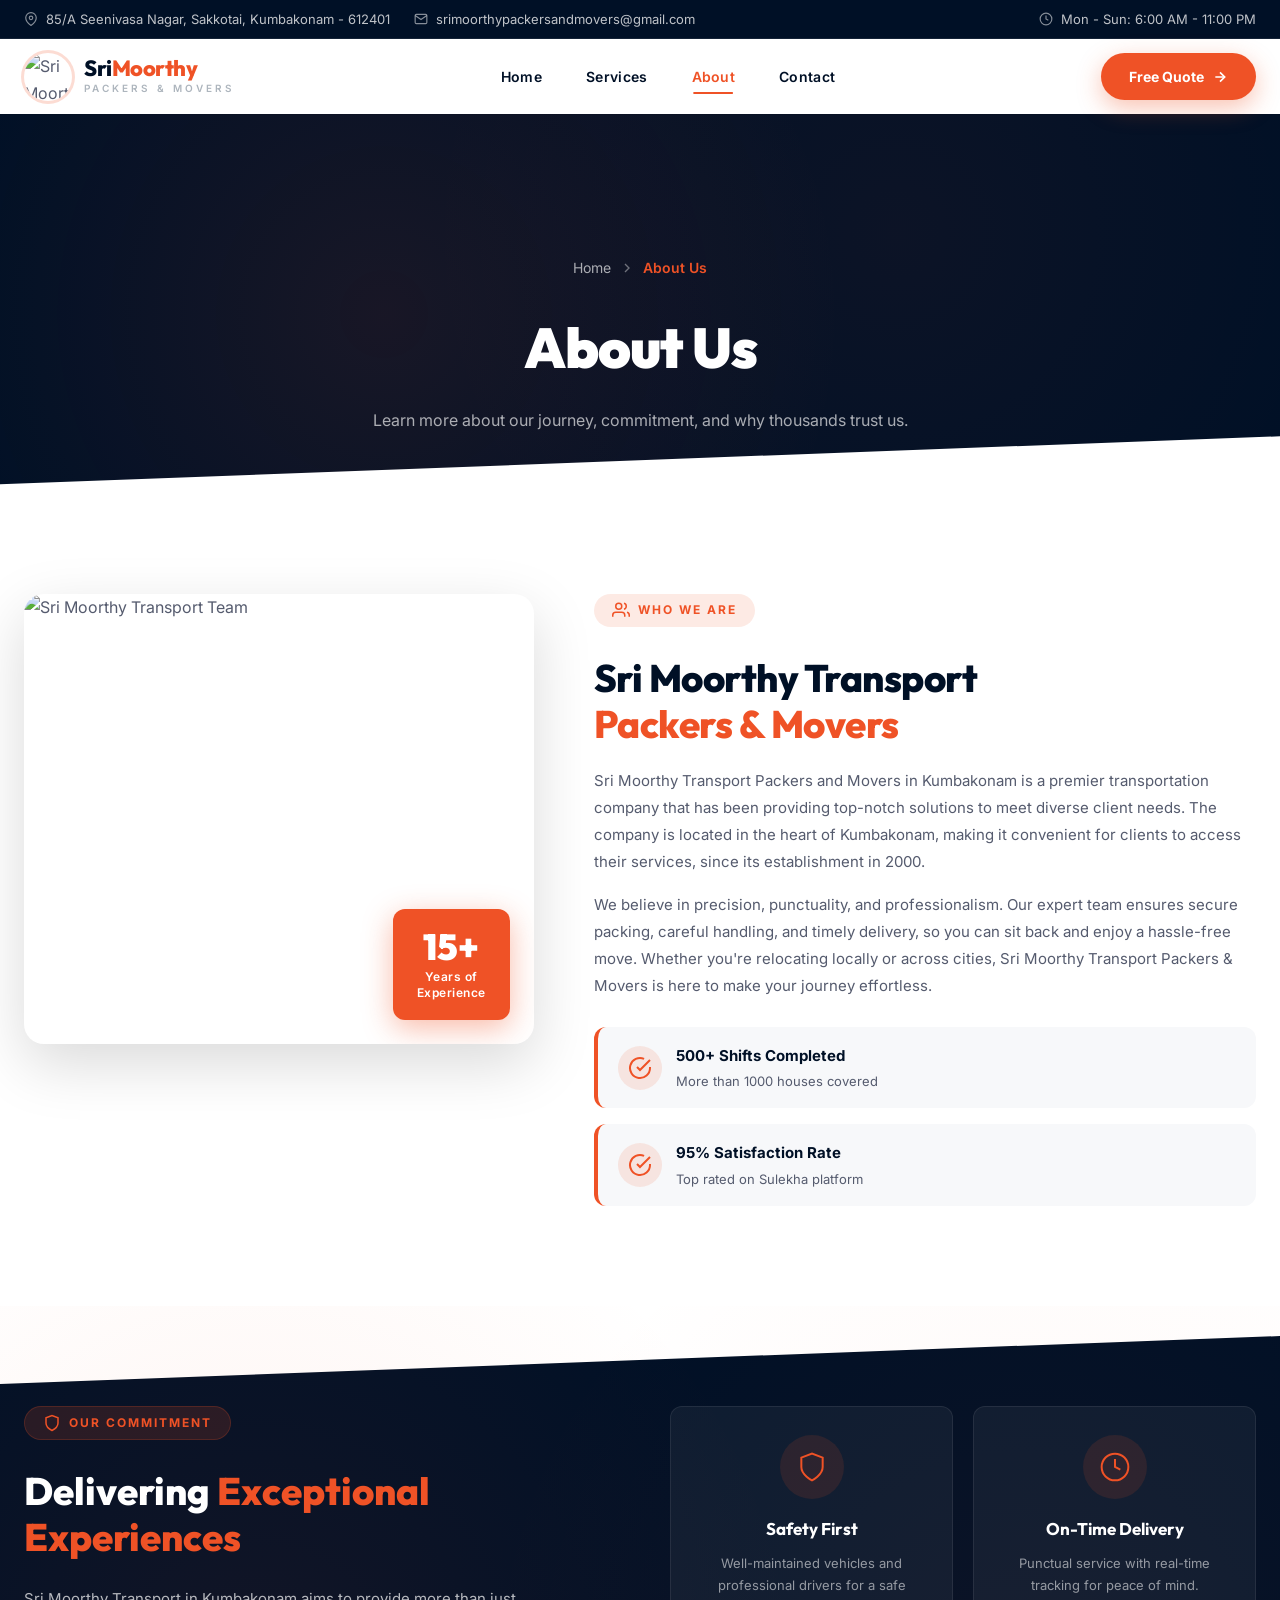
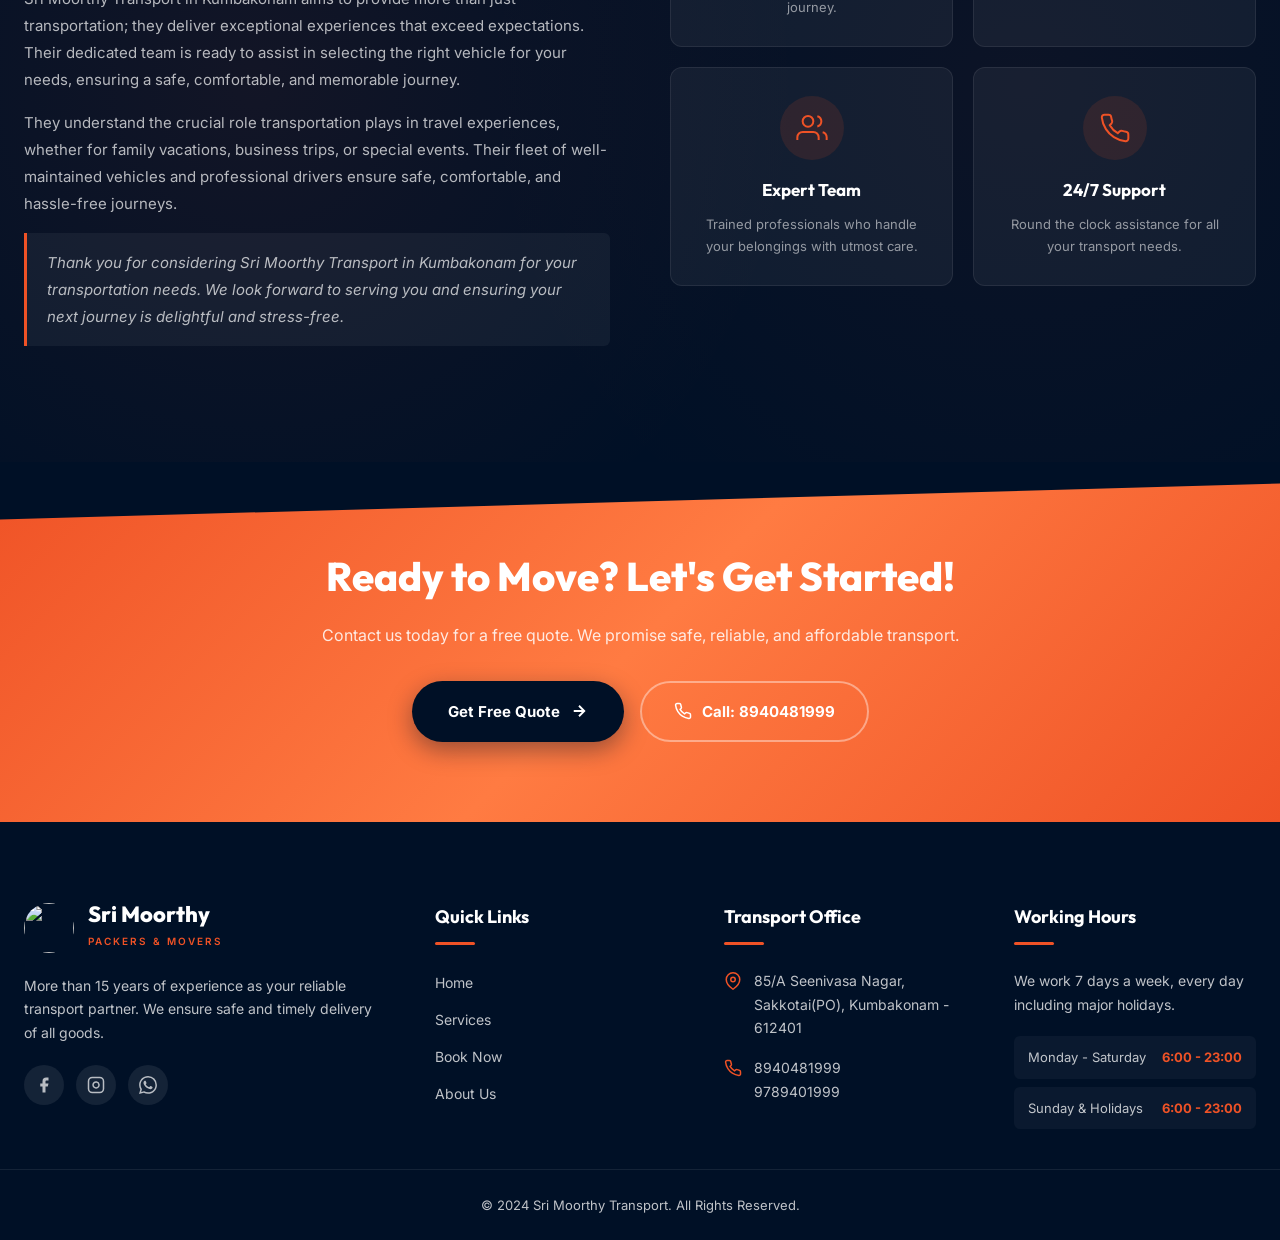
==== about.html @ 746d3fa2 "Add files via upload" ====
<!DOCTYPE html>
<html lang="en">

<head>
    <meta charset="UTF-8">
    <meta name="viewport" content="width=device-width, initial-scale=1.0">
    <meta name="description" content="About Sri Moorthy Transport - Premier Packers and Movers in Kumbakonam since 2000. 15+ years of trusted transport services.">
    <title>About Us | Sri Moorthy Transport - Kumbakonam</title>
    <link rel="icon" href="https://mr-vishal-dev.github.io/kuberatravels/logo.png">
    <link rel="preconnect" href="https://fonts.googleapis.com">
    <link rel="preconnect" href="https://fonts.gstatic.com" crossorigin>
    <link href="https://fonts.googleapis.com/css2?family=Inter:wght@400;500;600;700;800;900&family=Outfit:wght@400;500;600;700;800&display=swap" rel="stylesheet">
    <link rel="stylesheet" href="style.css">
    <link rel="stylesheet" href="pages.css">
</head>

<body>
    <!-- Top Bar -->
    <div class="top-bar">
        <div class="top-bar-inner">
            <div class="top-bar-left">
                <span>
                    <svg width="14" height="14" viewBox="0 0 24 24" fill="none" stroke="currentColor" stroke-width="2"><path d="M21 10c0 7-9 13-9 13s-9-6-9-13a9 9 0 0 1 18 0z"/><circle cx="12" cy="10" r="3"/></svg>
                    85/A Seenivasa Nagar, Sakkotai, Kumbakonam - 612401
                </span>
                <span>
                    <svg width="14" height="14" viewBox="0 0 24 24" fill="none" stroke="currentColor" stroke-width="2"><path d="M4 4h16c1.1 0 2 .9 2 2v12c0 1.1-.9 2-2 2H4c-1.1 0-2-.9-2-2V6c0-1.1.9-2 2-2z"/><polyline points="22,6 12,13 2,6"/></svg>
                    srimoorthypackersandmovers@gmail.com
                </span>
            </div>
            <div class="top-bar-right">
                <span>
                    <svg width="14" height="14" viewBox="0 0 24 24" fill="none" stroke="currentColor" stroke-width="2"><circle cx="12" cy="12" r="10"/><polyline points="12 6 12 12 16 14"/></svg>
                    Mon - Sun: 6:00 AM - 11:00 PM
                </span>
            </div>
        </div>
    </div>

    <!-- Navbar -->
    <nav id="navbar">
        <div class="nav-inner">
            <div class="nav-brand">
                <a href="index.html">
                    <img src="https://mr-vishal-dev.github.io/kuberatravels/logo.png" alt="Sri Moorthy Transport Logo" class="nav-logo">
                </a>
                <div class="brand-text">
                    <h1 class="brand-name"><a href="index.html" style="color:inherit;text-decoration:none;">Sri<span>Moorthy</span></a></h1>
                    <p class="brand-tagline">PACKERS & MOVERS</p>
                </div>
            </div>
            <ul class="nav-links">
                <li><a href="index.html">Home</a></li>
                <li><a href="service.html">Services</a></li>
                <li><a href="about.html" class="active">About</a></li>
                <li><a href="index.html#footer">Contact</a></li>
            </ul>
            <a href="index.html#main" class="nav-cta">
                Free Quote
                <svg width="16" height="16" viewBox="0 0 24 24" fill="none" stroke="currentColor" stroke-width="2.5"><line x1="5" y1="12" x2="19" y2="12"/><polyline points="12 5 19 12 12 19"/></svg>
            </a>
            <button class="menubar" id="menuToggle" onclick="menuopen()">
                <svg xmlns="http://www.w3.org/2000/svg" width="28" height="28" fill="currentColor" viewBox="0 0 16 16">
                    <path fill-rule="evenodd" d="M2.5 12a.5.5 0 0 1 .5-.5h10a.5.5 0 0 1 0 1H3a.5.5 0 0 1-.5-.5m0-4a.5.5 0 0 1 .5-.5h10a.5.5 0 0 1 0 1H3a.5.5 0 0 1-.5-.5m0-4a.5.5 0 0 1 .5-.5h10a.5.5 0 0 1 0 1H3a.5.5 0 0 1-.5-.5" />
                </svg>
            </button>
        </div>
    </nav>

    <!-- Mobile Menu -->
    <aside id="mobileMenu">
        <div class="mobile-overlay" onclick="menuclose()"></div>
        <ol id="menubarol">
            <li class="mobile-brand">
                <img src="https://mr-vishal-dev.github.io/kuberatravels/logo.png" alt="" width="40" height="40" style="border-radius:50%;">
                <span>Sri Moorthy</span>
            </li>
            <li><a href="index.html" onclick="menuclose()">Home</a></li>
            <li><a href="service.html" onclick="menuclose()">Services</a></li>
            <li><a href="about.html" onclick="menuclose()">About Us</a></li>
            <li><a href="index.html#footer" onclick="menuclose()">Contact Us</a></li>
        </ol>
    </aside>

    <!-- Page Banner -->
    <section class="page-banner">
        <div class="page-banner-overlay"></div>
        <div class="page-banner-content">
            <div class="breadcrumb">
                <a href="index.html">Home</a>
                <svg width="16" height="16" viewBox="0 0 24 24" fill="none" stroke="currentColor" stroke-width="2"><polyline points="9 18 15 12 9 6"/></svg>
                <span>About Us</span>
            </div>
            <h1>About Us</h1>
            <p>Learn more about our journey, commitment, and why thousands trust us.</p>
        </div>
    </section>

    <!-- About Content -->
    <section class="about-section">
        <div class="about-wrapper">
            <div class="about-image-col">
                <div class="about-image-card">
                    <img src="https://mr-vishal-dev.github.io/kuberatravels/servicepage.png" alt="Sri Moorthy Transport Team">
                    <div class="experience-badge">
                        <span class="exp-number">15+</span>
                        <span class="exp-text">Years of<br>Experience</span>
                    </div>
                </div>
            </div>
            <div class="about-text-col">
                <span class="section-badge">
                    <svg width="18" height="18" viewBox="0 0 24 24" fill="none" stroke="currentColor" stroke-width="2"><path d="M17 21v-2a4 4 0 0 0-4-4H5a4 4 0 0 0-4 4v2"/><circle cx="9" cy="7" r="4"/><path d="M23 21v-2a4 4 0 0 0-3-3.87"/><path d="M16 3.13a4 4 0 0 1 0 7.75"/></svg>
                    WHO WE ARE
                </span>
                <h2>Sri Moorthy Transport<br><span class="highlight">Packers & Movers</span></h2>
                <p>Sri Moorthy Transport Packers and Movers in Kumbakonam is a premier transportation company that has been providing top-notch solutions to meet diverse client needs. The company is located in the heart of Kumbakonam, making it convenient for clients to access their services, since its establishment in 2000.</p>
                <p>We believe in precision, punctuality, and professionalism. Our expert team ensures secure packing, careful handling, and timely delivery, so you can sit back and enjoy a hassle-free move. Whether you're relocating locally or across cities, Sri Moorthy Transport Packers & Movers is here to make your journey effortless.</p>
                <div class="about-highlights">
                    <div class="about-highlight-item">
                        <div class="highlight-icon">
                            <svg width="24" height="24" viewBox="0 0 24 24" fill="none" stroke="currentColor" stroke-width="2"><path d="M22 11.08V12a10 10 0 1 1-5.93-9.14"/><polyline points="22 4 12 14.01 9 11.01"/></svg>
                        </div>
                        <div>
                            <strong>500+ Shifts Completed</strong>
                            <p>More than 1000 houses covered</p>
                        </div>
                    </div>
                    <div class="about-highlight-item">
                        <div class="highlight-icon">
                            <svg width="24" height="24" viewBox="0 0 24 24" fill="none" stroke="currentColor" stroke-width="2"><path d="M22 11.08V12a10 10 0 1 1-5.93-9.14"/><polyline points="22 4 12 14.01 9 11.01"/></svg>
                        </div>
                        <div>
                            <strong>95% Satisfaction Rate</strong>
                            <p>Top rated on Sulekha platform</p>
                        </div>
                    </div>
                </div>
            </div>
        </div>
    </section>

    <!-- Commitment Section -->
    <section class="commitment-section">
        <div class="commitment-overlay"></div>
        <div class="commitment-inner">
            <div class="commitment-text">
                <span class="section-badge dark">
                    <svg width="18" height="18" viewBox="0 0 24 24" fill="none" stroke="currentColor" stroke-width="2"><path d="M12 22s8-4 8-10V5l-8-3-8 3v7c0 6 8 10 8 10z"/></svg>
                    OUR COMMITMENT
                </span>
                <h2>Delivering <span class="highlight-white">Exceptional Experiences</span></h2>
                <p>Sri Moorthy Transport in Kumbakonam aims to provide more than just transportation; they deliver exceptional experiences that exceed expectations. Their dedicated team is ready to assist in selecting the right vehicle for your needs, ensuring a safe, comfortable, and memorable journey.</p>
                <p>They understand the crucial role transportation plays in travel experiences, whether for family vacations, business trips, or special events. Their fleet of well-maintained vehicles and professional drivers ensure safe, comfortable, and hassle-free journeys.</p>
                <p class="thanks-text">Thank you for considering Sri Moorthy Transport in Kumbakonam for your transportation needs. We look forward to serving you and ensuring your next journey is delightful and stress-free.</p>
            </div>
            <div class="commitment-features">
                <div class="commitment-card">
                    <div class="commitment-card-icon">
                        <svg width="32" height="32" viewBox="0 0 24 24" fill="none" stroke="currentColor" stroke-width="1.5"><path d="M12 22s8-4 8-10V5l-8-3-8 3v7c0 6 8 10 8 10z"/></svg>
                    </div>
                    <h3>Safety First</h3>
                    <p>Well-maintained vehicles and professional drivers for a safe journey.</p>
                </div>
                <div class="commitment-card">
                    <div class="commitment-card-icon">
                        <svg width="32" height="32" viewBox="0 0 24 24" fill="none" stroke="currentColor" stroke-width="1.5"><circle cx="12" cy="12" r="10"/><polyline points="12 6 12 12 16 14"/></svg>
                    </div>
                    <h3>On-Time Delivery</h3>
                    <p>Punctual service with real-time tracking for peace of mind.</p>
                </div>
                <div class="commitment-card">
                    <div class="commitment-card-icon">
                        <svg width="32" height="32" viewBox="0 0 24 24" fill="none" stroke="currentColor" stroke-width="1.5"><path d="M17 21v-2a4 4 0 0 0-4-4H5a4 4 0 0 0-4 4v2"/><circle cx="9" cy="7" r="4"/><path d="M23 21v-2a4 4 0 0 0-3-3.87"/><path d="M16 3.13a4 4 0 0 1 0 7.75"/></svg>
                    </div>
                    <h3>Expert Team</h3>
                    <p>Trained professionals who handle your belongings with utmost care.</p>
                </div>
                <div class="commitment-card">
                    <div class="commitment-card-icon">
                        <svg width="32" height="32" viewBox="0 0 24 24" fill="none" stroke="currentColor" stroke-width="1.5"><path d="M22 16.92v3a2 2 0 0 1-2.18 2 19.79 19.79 0 0 1-8.63-3.07 19.5 19.5 0 0 1-6-6 19.79 19.79 0 0 1-3.07-8.67A2 2 0 0 1 4.11 2h3a2 2 0 0 1 2 1.72c.127.96.361 1.903.7 2.81a2 2 0 0 1-.45 2.11L8.09 9.91a16 16 0 0 0 6 6l1.27-1.27a2 2 0 0 1 2.11-.45c.907.339 1.85.573 2.81.7A2 2 0 0 1 22 16.92z"/></svg>
                    </div>
                    <h3>24/7 Support</h3>
                    <p>Round the clock assistance for all your transport needs.</p>
                </div>
            </div>
        </div>
    </section>

    <!-- CTA Section -->
    <section class="cta-section">
        <div class="cta-content">
            <h2>Ready to Move? Let's Get Started!</h2>
            <p>Contact us today for a free quote. We promise safe, reliable, and affordable transport.</p>
            <div class="cta-actions">
                <a href="index.html#main" class="btn-primary">
                    Get Free Quote
                    <svg width="18" height="18" viewBox="0 0 24 24" fill="none" stroke="currentColor" stroke-width="2.5"><line x1="5" y1="12" x2="19" y2="12"/><polyline points="12 5 19 12 12 19"/></svg>
                </a>
                <a href="tel:8940481999" class="btn-outline">
                    <svg width="18" height="18" viewBox="0 0 24 24" fill="none" stroke="currentColor" stroke-width="2"><path d="M22 16.92v3a2 2 0 0 1-2.18 2 19.79 19.79 0 0 1-8.63-3.07 19.5 19.5 0 0 1-6-6 19.79 19.79 0 0 1-3.07-8.67A2 2 0 0 1 4.11 2h3a2 2 0 0 1 2 1.72c.127.96.361 1.903.7 2.81a2 2 0 0 1-.45 2.11L8.09 9.91a16 16 0 0 0 6 6l1.27-1.27a2 2 0 0 1 2.11-.45c.907.339 1.85.573 2.81.7A2 2 0 0 1 22 16.92z"/></svg>
                    Call: 8940481999
                </a>
            </div>
        </div>
    </section>

    <!-- Footer -->
    <footer id="footer">
        <div class="footer-inner">
            <div class="footer-col footer-about">
                <div class="footer-brand">
                    <img src="https://mr-vishal-dev.github.io/kuberatravels/logo.png" alt="" width="50" height="50" style="border-radius:50%;">
                    <div>
                        <h2>Sri Moorthy</h2>
                        <span>PACKERS & MOVERS</span>
                    </div>
                </div>
                <p>More than 15 years of experience as your reliable transport partner. We ensure safe and timely delivery of all goods.</p>
                <div class="footer-social">
                    <a href="#" aria-label="Facebook">
                        <svg width="18" height="18" viewBox="0 0 24 24" fill="currentColor"><path d="M18 2h-3a5 5 0 0 0-5 5v3H7v4h3v8h4v-8h3l1-4h-4V7a1 1 0 0 1 1-1h3z"/></svg>
                    </a>
                    <a href="#" aria-label="Instagram">
                        <svg width="18" height="18" viewBox="0 0 24 24" fill="none" stroke="currentColor" stroke-width="2"><rect x="2" y="2" width="20" height="20" rx="5" ry="5"/><path d="M16 11.37A4 4 0 1 1 12.63 8 4 4 0 0 1 16 11.37z"/><line x1="17.5" y1="6.5" x2="17.51" y2="6.5"/></svg>
                    </a>
                    <a href="https://wa.me/8248688471" aria-label="WhatsApp">
                        <svg width="18" height="18" viewBox="0 0 24 24" fill="currentColor"><path d="M17.472 14.382c-.297-.149-1.758-.867-2.03-.967-.273-.099-.471-.148-.67.15-.197.297-.767.966-.94 1.164-.173.199-.347.223-.644.075-.297-.15-1.255-.463-2.39-1.475-.883-.788-1.48-1.761-1.653-2.059-.173-.297-.018-.458.13-.606.134-.133.298-.347.446-.52.149-.174.198-.298.298-.497.099-.198.05-.371-.025-.52-.075-.149-.669-1.612-.916-2.207-.242-.579-.487-.5-.669-.51-.173-.008-.371-.01-.57-.01-.198 0-.52.074-.792.372-.272.297-1.04 1.016-1.04 2.479 0 1.462 1.065 2.875 1.213 3.074.149.198 2.096 3.2 5.077 4.487.709.306 1.262.489 1.694.625.712.227 1.36.195 1.871.118.571-.085 1.758-.719 2.006-1.413.248-.694.248-1.289.173-1.413-.074-.124-.272-.198-.57-.347m-5.421 7.403h-.004a9.87 9.87 0 0 1-5.031-1.378l-.361-.214-3.741.982.998-3.648-.235-.374a9.86 9.86 0 0 1-1.51-5.26c.001-5.45 4.436-9.884 9.888-9.884 2.64 0 5.122 1.03 6.988 2.898a9.825 9.825 0 0 1 2.893 6.994c-.003 5.45-4.437 9.884-9.885 9.884m8.413-18.297A11.815 11.815 0 0 0 12.05 0C5.495 0 .16 5.335.157 11.892c0 2.096.547 4.142 1.588 5.945L.057 24l6.305-1.654a11.882 11.882 0 0 0 5.683 1.448h.005c6.554 0 11.89-5.335 11.893-11.893a11.821 11.821 0 0 0-3.48-8.413z"/></svg>
                    </a>
                </div>
            </div>
            <div class="footer-col">
                <h3>Quick Links</h3>
                <ul>
                    <li><a href="index.html">Home</a></li>
                    <li><a href="service.html">Services</a></li>
                    <li><a href="index.html#main">Book Now</a></li>
                    <li><a href="about.html">About Us</a></li>
                </ul>
            </div>
            <div class="footer-col">
                <h3>Transport Office</h3>
                <div class="footer-contact-item">
                    <svg width="18" height="18" viewBox="0 0 24 24" fill="none" stroke="currentColor" stroke-width="2"><path d="M21 10c0 7-9 13-9 13s-9-6-9-13a9 9 0 0 1 18 0z"/><circle cx="12" cy="10" r="3"/></svg>
                    <p>85/A Seenivasa Nagar, Sakkotai(PO), Kumbakonam - 612401</p>
                </div>
                <div class="footer-contact-item">
                    <svg width="18" height="18" viewBox="0 0 24 24" fill="none" stroke="currentColor" stroke-width="2"><path d="M22 16.92v3a2 2 0 0 1-2.18 2 19.79 19.79 0 0 1-8.63-3.07 19.5 19.5 0 0 1-6-6 19.79 19.79 0 0 1-3.07-8.67A2 2 0 0 1 4.11 2h3a2 2 0 0 1 2 1.72c.127.96.361 1.903.7 2.81a2 2 0 0 1-.45 2.11L8.09 9.91a16 16 0 0 0 6 6l1.27-1.27a2 2 0 0 1 2.11-.45c.907.339 1.85.573 2.81.7A2 2 0 0 1 22 16.92z"/></svg>
                    <p>8940481999<br>9789401999</p>
                </div>
            </div>
            <div class="footer-col">
                <h3>Working Hours</h3>
                <p>We work 7 days a week, every day including major holidays.</p>
                <div class="hours-list">
                    <div class="hours-item">
                        <span>Monday - Saturday</span>
                        <span class="hours-time">6:00 - 23:00</span>
                    </div>
                    <div class="hours-item">
                        <span>Sunday & Holidays</span>
                        <span class="hours-time">6:00 - 23:00</span>
                    </div>
                </div>
            </div>
        </div>
        <div class="footer-bottom">
            <p>&copy; 2024 Sri Moorthy Transport. All Rights Reserved.</p>
        </div>
    </footer>

    <!-- Back to Top -->
    <button id="backToTop" onclick="window.scrollTo({top:0,behavior:'smooth'})">
        <svg width="20" height="20" viewBox="0 0 24 24" fill="none" stroke="currentColor" stroke-width="2.5"><polyline points="18 15 12 9 6 15"/></svg>
    </button>

    <script>
        // Navbar scroll
        window.addEventListener('scroll', function() {
            let navbar = document.getElementById('navbar');
            let backToTop = document.getElementById('backToTop');
            if (window.scrollY > 80) navbar.classList.add('scrolled');
            else navbar.classList.remove('scrolled');
            if (window.scrollY > 500) backToTop.classList.add('show');
            else backToTop.classList.remove('show');

            // Reveal animations
            document.querySelectorAll('.about-image-col, .about-text-col, .commitment-card, .commitment-text').forEach(el => {
                let rect = el.getBoundingClientRect();
                if (rect.top < window.innerHeight - 60) el.classList.add('revealed');
            });
        });

        // Mobile menu
        let aside = document.getElementById('mobileMenu');
        function menuopen() { aside.classList.add('open'); document.body.style.overflow = "hidden"; }
        function menuclose() { aside.classList.remove('open'); document.body.style.overflow = ""; }
    </script>
</body>
</html>
---- style.css ----
/* ============================================
   SRI MOORTHY TRANSPORT — Premium Design System
   Inspired by TransHub Logistics Template
   ============================================ */

/* ---------- CSS Variables ---------- */
:root {
    --navy: #001026;
    --navy-light: #001a3a;
    --navy-dark: #000b1a;
    --orange: #EF5226;
    --orange-hover: #d94518;
    --orange-light: rgba(239, 82, 38, 0.12);
    --white: #ffffff;
    --off-white: #f7f8fa;
    --gray-100: #f1f3f5;
    --gray-200: #e9ecef;
    --gray-300: #dee2e6;
    --gray-500: #adb5bd;
    --gray-700: #495057;
    --gray-800: #343a40;
    --text-dark: #1a1a2e;
    --text-body: #555b6e;
    --shadow-sm: 0 2px 8px rgba(0,0,0,0.08);
    --shadow-md: 0 8px 30px rgba(0,0,0,0.12);
    --shadow-lg: 0 20px 60px rgba(0,0,0,0.15);
    --shadow-orange: 0 8px 25px rgba(239, 82, 38, 0.35);
    --radius-sm: 6px;
    --radius-md: 12px;
    --radius-lg: 20px;
    --radius-pill: 50px;
    --transition: all 0.35s cubic-bezier(0.4, 0, 0.2, 1);
}

/* ---------- Reset & Base ---------- */
*, *::before, *::after {
    margin: 0;
    padding: 0;
    box-sizing: border-box;
}

html {
    scroll-behavior: smooth;
    -ms-overflow-style: none;
    scrollbar-width: none;
}

html::-webkit-scrollbar {
    display: none;
}

body {
    font-family: 'Inter', -apple-system, BlinkMacSystemFont, sans-serif;
    color: var(--text-body);
    background-color: var(--white);
    line-height: 1.7;
    overflow-x: hidden;
}

a {
    text-decoration: none;
    color: inherit;
    transition: var(--transition);
}

img {
    max-width: 100%;
    display: block;
}

ul, ol {
    list-style: none;
}

/* ---------- Top Bar ---------- */
.top-bar {
    background: var(--navy);
    color: rgba(255,255,255,0.75);
    font-size: 13px;
    padding: 8px 0;
    border-bottom: 1px solid rgba(255,255,255,0.08);
}

.top-bar-inner {
    max-width: 1280px;
    margin: 0 auto;
    padding: 0 24px;
    display: flex;
    justify-content: space-between;
    align-items: center;
    flex-wrap: wrap;
    gap: 8px;
}

.top-bar-left, .top-bar-right {
    display: flex;
    align-items: center;
    gap: 24px;
    flex-wrap: wrap;
}

.top-bar span {
    display: inline-flex;
    align-items: center;
    gap: 8px;
}

.top-bar svg {
    flex-shrink: 0;
    opacity: 0.7;
}

/* ---------- Navbar ---------- */
nav#navbar {
    position: sticky;
    top: 0;
    z-index: 1000;
    background: rgba(255,255,255,0.95);
    backdrop-filter: blur(20px);
    -webkit-backdrop-filter: blur(20px);
    box-shadow: 0 1px 0 rgba(0,0,0,0.05);
    transition: var(--transition);
}

nav#navbar.scrolled {
    box-shadow: var(--shadow-md);
    background: rgba(255,255,255,0.98);
}

nav#navbar.scrolled .nav-inner {
    height: 60px;
}

nav#navbar.scrolled .nav-logo {
    height: 40px;
    width: 40px;
}

nav#navbar.scrolled .brand-name {
    font-size: 19px;
}

nav#navbar.scrolled .brand-tagline {
    font-size: 9px;
    letter-spacing: 2px;
}

.nav-inner {
    max-width: 1280px;
    margin: 0 auto;
    padding: 0 24px;
    display: flex;
    align-items: center;
    justify-content: space-between;
    height: 75px;
}

.nav-brand {
    display: flex;
    align-items: center;
    gap: 12px;
}

.nav-logo {
    height: 48px;
    width: 48px;
    border-radius: 50%;
    object-fit: cover;
    box-shadow: 0 0 0 3px rgba(239, 82, 38, 0.2);
    transition: var(--transition);
    cursor: pointer;
}

.nav-logo:hover {
    transform: scale(1.08);
    box-shadow: 0 0 0 4px rgba(239, 82, 38, 0.4);
}

.brand-text {
    display: flex;
    flex-direction: column;
}

.brand-name {
    font-family: 'Outfit', sans-serif;
    font-size: 22px;
    font-weight: 800;
    color: var(--navy);
    line-height: 1.1;
    letter-spacing: -0.5px;
}

.brand-name span {
    color: var(--orange);
}

.brand-tagline {
    font-size: 10px;
    letter-spacing: 3px;
    color: var(--gray-500);
    font-weight: 600;
    text-transform: uppercase;
}

.nav-links {
    display: flex;
    align-items: center;
    gap: 8px;
}

.nav-links li a {
    display: block;
    padding: 8px 18px;
    font-size: 14px;
    font-weight: 600;
    color: var(--navy);
    border-radius: var(--radius-pill);
    position: relative;
    letter-spacing: 0.3px;
}

.nav-links li a:hover,
.nav-links li a.active {
    color: var(--orange);
}

.nav-links li a::after {
    content: '';
    position: absolute;
    bottom: 2px;
    left: 50%;
    transform: translateX(-50%);
    width: 0;
    height: 2px;
    background: var(--orange);
    border-radius: 2px;
    transition: width 0.3s ease;
}

.nav-links li a:hover::after,
.nav-links li a.active::after {
    width: 50%;
}

.nav-cta {
    display: inline-flex;
    align-items: center;
    gap: 8px;
    padding: 12px 28px;
    background: var(--orange);
    color: var(--white);
    font-weight: 700;
    font-size: 14px;
    border-radius: var(--radius-pill);
    box-shadow: var(--shadow-orange);
    transition: var(--transition);
    position: relative;
    overflow: hidden;
}

.nav-cta::before {
    content: '';
    position: absolute;
    top: 0;
    left: -100%;
    width: 100%;
    height: 100%;
    background: linear-gradient(90deg, transparent, rgba(255,255,255,0.2), transparent);
    transition: left 0.5s ease;
}

.nav-cta:hover::before {
    left: 100%;
}

.nav-cta:hover {
    background: var(--orange-hover);
    transform: translateY(-2px);
    box-shadow: 0 12px 35px rgba(239, 82, 38, 0.45);
}

.menubar {
    display: none;
    background: none;
    border: none;
    color: var(--navy);
    cursor: pointer;
    padding: 6px;
    border-radius: var(--radius-sm);
    transition: var(--transition);
}

.menubar:hover {
    background: var(--gray-100);
}

/* ---------- Mobile Menu ---------- */
aside#mobileMenu {
    position: fixed;
    inset: 0;
    z-index: 2000;
    visibility: hidden;
    pointer-events: none;
}

aside#mobileMenu.open {
    visibility: visible;
    pointer-events: auto;
}

.mobile-overlay {
    position: absolute;
    inset: 0;
    background: rgba(0, 16, 38, 0.6);
    backdrop-filter: blur(4px);
    opacity: 0;
    transition: opacity 0.3s ease;
}

aside#mobileMenu.open .mobile-overlay {
    opacity: 1;
}

aside#mobileMenu ol {
    position: fixed;
    top: 0;
    right: -300px;
    bottom: 0;
    width: 280px;
    background: var(--white);
    padding: 0;
    transition: right 0.4s cubic-bezier(0.4, 0, 0.2, 1);
    box-shadow: var(--shadow-lg);
    overflow-y: auto;
}

aside#mobileMenu.open ol {
    right: 0;
}

aside#mobileMenu ol li {
    border-bottom: 1px solid var(--gray-200);
}

aside#mobileMenu ol li a {
    display: block;
    padding: 16px 24px;
    font-size: 15px;
    font-weight: 600;
    color: var(--navy);
    transition: var(--transition);
}

aside#mobileMenu ol li a:hover {
    color: var(--orange);
    background: var(--orange-light);
    padding-left: 32px;
}

.mobile-brand {
    display: flex;
    align-items: center;
    gap: 12px;
    padding: 20px 24px !important;
    background: var(--navy);
}

.mobile-brand span {
    color: var(--white);
    font-family: 'Outfit', sans-serif;
    font-weight: 700;
    font-size: 18px;
}

/* ---------- Hero Section ---------- */
header#hero {
    position: relative;
    min-height: 100dvh;
    background-image: url(https://mr-vishal-dev.github.io/kuberatravels/dost.jpeg);
    background-position: center;
    background-size: cover;
    display: flex;
    align-items: center;
}

.hero-overlay {
    position: absolute;
    inset: 0;
    background: linear-gradient(135deg, rgba(0, 16, 38, 0.92) 0%, rgba(0, 16, 38, 0.75) 50%, rgba(0, 16, 38, 0.5) 100%);
    z-index: 1;
}

.hero-content {
    position: relative;
    z-index: 2;
    max-width: 1280px;
    margin: 0 auto;
    padding: 120px 24px 80px;
    width: 100%;
}

.hero-badge {
    display: inline-flex;
    align-items: center;
    gap: 10px;
    padding: 8px 20px;
    background: var(--orange-light);
    border: 1px solid rgba(239, 82, 38, 0.25);
    border-radius: var(--radius-pill);
    color: var(--orange);
    font-size: 13px;
    font-weight: 700;
    letter-spacing: 2px;
    margin-bottom: 24px;
    animation: fadeInDown 0.8s ease-out;
}

.hero-title {
    font-family: 'Outfit', sans-serif;
    font-size: clamp(36px, 5vw, 68px);
    font-weight: 900;
    color: var(--white);
    line-height: 1.1;
    margin-bottom: 20px;
    letter-spacing: -1px;
    animation: fadeInUp 0.8s ease-out 0.2s both;
}

.hero-title .highlight {
    color: transparent;
    background: linear-gradient(135deg, var(--orange), #ff8c42);
    -webkit-background-clip: text;
    background-clip: text;
}

.hero-description {
    font-size: clamp(15px, 1.5vw, 18px);
    color: rgba(255,255,255,0.75);
    max-width: 550px;
    min-height: 30px;
    margin-bottom: 36px;
    animation: fadeInUp 0.8s ease-out 0.4s both;
}

.hero-actions {
    display: flex;
    align-items: center;
    gap: 24px;
    flex-wrap: wrap;
    animation: fadeInUp 0.8s ease-out 0.6s both;
}

.btn-primary {
    display: inline-flex;
    align-items: center;
    gap: 10px;
    padding: 16px 36px;
    background: var(--orange);
    color: var(--white);
    font-weight: 700;
    font-size: 15px;
    border-radius: var(--radius-pill);
    border: none;
    cursor: pointer;
    box-shadow: var(--shadow-orange);
    transition: var(--transition);
    position: relative;
    overflow: hidden;
}

.btn-primary::before {
    content: '';
    position: absolute;
    top: 0;
    left: -100%;
    width: 100%;
    height: 100%;
    background: linear-gradient(90deg, transparent, rgba(255,255,255,0.2), transparent);
    transition: left 0.6s ease;
}

.btn-primary:hover::before {
    left: 100%;
}

.btn-primary:hover {
    background: var(--orange-hover);
    transform: translateY(-3px);
    box-shadow: 0 14px 40px rgba(239, 82, 38, 0.5);
}

.btn-secondary {
    display: inline-flex;
    align-items: center;
    gap: 14px;
    padding: 8px 24px 8px 8px;
    background: rgba(255,255,255,0.1);
    backdrop-filter: blur(12px);
    border: 1px solid rgba(255,255,255,0.15);
    border-radius: var(--radius-pill);
    color: var(--white);
    transition: var(--transition);
}

.btn-secondary:hover {
    background: rgba(255,255,255,0.18);
    border-color: rgba(255,255,255,0.3);
    transform: translateY(-2px);
}

.phone-icon-wrap {
    width: 44px;
    height: 44px;
    background: var(--orange);
    border-radius: 50%;
    display: flex;
    align-items: center;
    justify-content: center;
    flex-shrink: 0;
    animation: pulse-ring 2s infinite;
}

.btn-secondary small {
    font-size: 11px;
    opacity: 0.7;
    display: block;
    line-height: 1;
}

.btn-secondary strong {
    font-size: 16px;
    font-weight: 700;
    letter-spacing: 0.5px;
}

/* Rotating badge */
.hero-badge-circle {
    position: absolute;
    right: 12%;
    bottom: 20%;
    z-index: 2;
    width: 140px;
    height: 140px;
    display: flex;
    align-items: center;
    justify-content: center;
}

.rotating-text {
    position: absolute;
    animation: rotate 12s linear infinite;
}

.badge-icon {
    width: 60px;
    height: 60px;
    background: var(--white);
    border-radius: 50%;
    display: flex;
    align-items: center;
    justify-content: center;
    box-shadow: var(--shadow-md);
}

@keyframes rotate {
    from { transform: rotate(0deg); }
    to { transform: rotate(360deg); }
}

/* Scroll Down */
#swipe {
    position: absolute;
    bottom: 30px;
    left: 50%;
    transform: translateX(-50%);
    z-index: 2;
    background: none;
    border: 2px solid rgba(255,255,255,0.3);
    border-radius: 30px;
    padding: 10px 14px;
    cursor: pointer;
    animation: bounceDown 2s infinite;
    transition: opacity 0.4s ease;
}

#swipe:hover {
    border-color: var(--orange);
}

@keyframes bounceDown {
    0%, 100% { transform: translateX(-50%) translateY(0); }
    50% { transform: translateX(-50%) translateY(12px); }
}

/* Sparkle stars */
.star {
    height: 4px;
    width: 4px;
    background-color: rgba(255,255,255,0.8);
    clip-path: polygon(50% 0%, 65% 35%, 100% 50%, 65% 65%, 50% 100%, 35% 65%, 0% 50%, 35% 35%);
    position: absolute;
    z-index: 3;
    animation: twinkle 0.8s ease-out;
    pointer-events: none;
}

@keyframes twinkle {
    0% { transform: scale(0); opacity: 1; }
    100% { transform: scale(2); opacity: 0; }
}

/* ---------- Services Section ---------- */
.services-section {
    padding: 100px 24px;
    max-width: 1280px;
    margin: 0 auto;
}

.section-header {
    text-align: center;
    margin-bottom: 60px;
}

.section-badge {
    display: inline-flex;
    align-items: center;
    gap: 8px;
    padding: 6px 18px;
    background: var(--orange-light);
    color: var(--orange);
    font-size: 12px;
    font-weight: 700;
    letter-spacing: 2px;
    border-radius: var(--radius-pill);
    margin-bottom: 16px;
}

.section-badge.dark {
    background: rgba(239, 82, 38, 0.08);
}

.section-header h2,
.booking-info h2 {
    font-family: 'Outfit', sans-serif;
    font-size: clamp(28px, 4vw, 44px);
    font-weight: 800;
    color: var(--navy);
    line-height: 1.2;
    letter-spacing: -0.5px;
}

.services-grid {
    display: grid;
    grid-template-columns: repeat(4, 1fr);
    gap: 28px;
}

.service-card {
    background: var(--white);
    padding: 36px 28px;
    border-radius: var(--radius-md);
    border: 1px solid var(--gray-200);
    transition: var(--transition);
    position: relative;
    overflow: hidden;
    opacity: 0;
    transform: translateY(30px);
}

.service-card.revealed {
    opacity: 1;
    transform: translateY(0);
}

.service-card::before {
    content: '';
    position: absolute;
    top: 0;
    left: 0;
    width: 100%;
    height: 4px;
    background: var(--orange);
    transform: scaleX(0);
    transform-origin: left;
    transition: transform 0.4s ease;
}

.service-card:hover::before {
    transform: scaleX(1);
}

.service-card:hover {
    transform: translateY(-8px);
    box-shadow: var(--shadow-lg);
    border-color: transparent;
}

.service-icon {
    width: 70px;
    height: 70px;
    background: var(--orange-light);
    border-radius: var(--radius-md);
    display: flex;
    align-items: center;
    justify-content: center;
    margin-bottom: 24px;
    color: var(--orange);
    transition: var(--transition);
}

.service-card:hover .service-icon {
    background: var(--orange);
    color: var(--white);
}

.service-card h3 {
    font-family: 'Outfit', sans-serif;
    font-size: 20px;
    font-weight: 700;
    color: var(--navy);
    margin-bottom: 12px;
}

.service-card p {
    font-size: 14px;
    line-height: 1.7;
    color: var(--text-body);
    margin-bottom: 20px;
}

.service-link {
    font-size: 14px;
    font-weight: 700;
    color: var(--orange);
    display: inline-flex;
    align-items: center;
    gap: 4px;
    transition: var(--transition);
}

.service-link:hover {
    gap: 10px;
    color: var(--orange-hover);
}

/* ---------- Stats Section ---------- */
.stats-section {
    position: relative;
    padding: 80px 24px;
    background: var(--navy);
    overflow: hidden;
}

.stats-overlay {
    position: absolute;
    inset: 0;
    background-image: 
        radial-gradient(circle at 20% 50%, rgba(239, 82, 38, 0.08) 0%, transparent 50%),
        radial-gradient(circle at 80% 50%, rgba(239, 82, 38, 0.05) 0%, transparent 50%);
}

.stats-section::before {
    content: '';
    position: absolute;
    top: -50px;
    left: 0;
    right: 0;
    height: 100px;
    background: var(--white);
    clip-path: polygon(0 0, 100% 0, 100% 40%, 0 100%);
}

.stats-section::after {
    content: '';
    position: absolute;
    bottom: -50px;
    left: 0;
    right: 0;
    height: 100px;
    background: var(--off-white);
    clip-path: polygon(0 60%, 100% 0, 100% 100%, 0 100%);
}

.stats-grid {
    position: relative;
    z-index: 1;
    max-width: 1280px;
    margin: 0 auto;
    display: grid;
    grid-template-columns: repeat(4, 1fr);
    gap: 32px;
}

.stat-card {
    display: flex;
    align-items: center;
    gap: 20px;
    padding: 24px;
    border-radius: var(--radius-md);
    background: rgba(255,255,255,0.04);
    border: 1px solid rgba(255,255,255,0.08);
    transition: var(--transition);
    opacity: 0;
    transform: translateY(20px);
}

.stat-card.revealed {
    opacity: 1;
    transform: translateY(0);
}

.stat-card:hover {
    background: rgba(255,255,255,0.08);
    transform: translateY(-4px);
}

.stat-icon {
    width: 72px;
    height: 72px;
    min-width: 72px;
    background: rgba(239, 82, 38, 0.12);
    border-radius: 50%;
    display: flex;
    align-items: center;
    justify-content: center;
    color: var(--orange);
}

.stat-number {
    font-family: 'Outfit', sans-serif;
    font-size: 38px;
    font-weight: 800;
    color: var(--white);
    line-height: 1;
    display: block;
}

.stat-info p {
    font-size: 14px;
    color: rgba(255,255,255,0.6);
    margin-top: 4px;
}

/* ---------- Booking / Main Section ---------- */
main#main {
    background: var(--off-white);
    padding: 100px 24px;
}

.booking-wrapper {
    max-width: 1280px;
    margin: 0 auto;
    display: grid;
    grid-template-columns: 1fr 1fr;
    gap: 60px;
    align-items: start;
}

.booking-info {
    opacity: 0;
    transform: translateX(-30px);
    transition: all 0.6s ease;
}

.booking-info.revealed {
    opacity: 1;
    transform: translateX(0);
}

.booking-info h2 {
    margin-top: 12px;
    margin-bottom: 20px;
}

.highlight {
    color: var(--orange);
}

.booking-info > p {
    font-size: 15px;
    line-height: 1.8;
    color: var(--text-body);
    margin-bottom: 32px;
}

.booking-features {
    display: grid;
    grid-template-columns: 1fr 1fr;
    gap: 16px;
}

.feature-item {
    display: flex;
    align-items: center;
    gap: 12px;
    font-size: 14px;
    font-weight: 600;
    color: var(--navy);
}

/* Booking Form Card */
.booking-form-card {
    background: var(--white);
    padding: 40px;
    border-radius: var(--radius-lg);
    box-shadow: var(--shadow-lg);
    border: 1px solid var(--gray-200);
    position: relative;
    overflow: hidden;
    opacity: 0;
    transform: translateX(30px);
    transition: all 0.6s ease 0.2s;
}

.booking-form-card.revealed {
    opacity: 1;
    transform: translateX(0);
}

.booking-form-card::before {
    content: '';
    position: absolute;
    top: 0;
    left: 0;
    right: 0;
    height: 5px;
    background: linear-gradient(90deg, var(--orange), #ff8c42);
}

.booking-form-card h3 {
    font-family: 'Outfit', sans-serif;
    font-size: 24px;
    font-weight: 700;
    color: var(--navy);
    margin-bottom: 28px;
}

.form-row {
    display: grid;
    grid-template-columns: 1fr 1fr;
    gap: 16px;
    margin-bottom: 16px;
}

.form-group {
    display: flex;
    flex-direction: column;
    gap: 6px;
}

.form-group.full {
    margin-bottom: 16px;
}

.form-group label {
    font-size: 13px;
    font-weight: 600;
    color: var(--navy);
    letter-spacing: 0.3px;
}

.form-group input,
.form-group textarea {
    padding: 12px 16px;
    border: 1.5px solid var(--gray-300);
    border-radius: var(--radius-sm);
    font-size: 14px;
    font-family: 'Inter', sans-serif;
    color: var(--text-dark);
    background: var(--gray-100);
    transition: var(--transition);
    outline: none;
}

.form-group input:focus,
.form-group textarea:focus {
    border-color: var(--orange);
    background: var(--white);
    box-shadow: 0 0 0 4px rgba(239, 82, 38, 0.1);
}

.form-group input::placeholder,
.form-group textarea::placeholder {
    color: var(--gray-500);
}

.form-group textarea {
    resize: vertical;
    min-height: 100px;
}

.form-submit {
    width: 100%;
    justify-content: center;
    padding: 16px;
    font-size: 16px;
    margin-top: 8px;
}

/* ---------- WhatsApp Float ---------- */
.floating-logo {
    position: fixed;
    bottom: 24px;
    right: 24px;
    z-index: 999;
    background-color: var(--white);
    width: 56px;
    height: 56px;
    border-radius: 50%;
    display: flex;
    align-items: center;
    justify-content: center;
    box-shadow: 0 4px 20px rgba(37, 211, 102, 0.35);
    cursor: pointer;
    transition: width 0.4s ease, border-radius 0.4s ease, height 0.4s ease;
    overflow: hidden;
    gap: 8px;
    padding: 0;
}

.floating-logo img {
    width: 32px;
    height: 32px;
    flex-shrink: 0;
}

.floating-logo a {
    color: #25D366;
    font-size: 13px;
    font-weight: 700;
    white-space: nowrap;
}

.shake {
    animation: shaking 1.5s ease-in-out infinite;
}

@keyframes shaking {
    0%, 100% { transform: rotate(0deg); }
    25% { transform: rotate(15deg); }
    50% { transform: rotate(-10deg); }
    75% { transform: rotate(5deg); }
}

/* ---------- Footer ---------- */
footer#footer {
    background: var(--navy);
    color: rgba(255,255,255,0.75);
}

.footer-inner {
    max-width: 1280px;
    margin: 0 auto;
    padding: 80px 24px 40px;
    display: grid;
    grid-template-columns: 1.5fr 1fr 1fr 1fr;
    gap: 48px;
}

.footer-brand {
    display: flex;
    align-items: center;
    gap: 14px;
    margin-bottom: 20px;
}

.footer-brand h2 {
    font-family: 'Outfit', sans-serif;
    font-size: 22px;
    font-weight: 800;
    color: var(--white);
    line-height: 1.1;
}

.footer-brand span {
    font-size: 10px;
    letter-spacing: 2px;
    color: var(--orange);
    font-weight: 600;
}

.footer-about p {
    font-size: 14px;
    line-height: 1.8;
    margin-bottom: 24px;
}

.footer-social {
    display: flex;
    gap: 12px;
}

.footer-social a {
    width: 40px;
    height: 40px;
    border-radius: 50%;
    background: rgba(255,255,255,0.08);
    display: flex;
    align-items: center;
    justify-content: center;
    color: rgba(255,255,255,0.7);
    transition: var(--transition);
}

.footer-social a:hover {
    background: var(--orange);
    color: var(--white);
    transform: translateY(-3px);
}

.footer-col h3 {
    font-family: 'Outfit', sans-serif;
    font-size: 18px;
    font-weight: 700;
    color: var(--white);
    margin-bottom: 24px;
    position: relative;
    padding-bottom: 12px;
}

.footer-col h3::after {
    content: '';
    position: absolute;
    bottom: 0;
    left: 0;
    width: 40px;
    height: 3px;
    background: var(--orange);
    border-radius: 3px;
}

.footer-col ul li {
    margin-bottom: 10px;
}

.footer-col ul li a {
    font-size: 14px;
    position: relative;
    padding-left: 0;
    transition: var(--transition);
}

.footer-col ul li a:hover {
    color: var(--orange);
    padding-left: 8px;
}

.footer-contact-item {
    display: flex;
    gap: 12px;
    margin-bottom: 16px;
    align-items: flex-start;
}

.footer-contact-item svg {
    color: var(--orange);
    flex-shrink: 0;
    margin-top: 3px;
}

.footer-contact-item p {
    font-size: 14px;
    line-height: 1.7;
}

.footer-col > p {
    font-size: 14px;
    line-height: 1.7;
    margin-bottom: 20px;
}

.hours-list {
    display: flex;
    flex-direction: column;
    gap: 8px;
}

.hours-item {
    display: flex;
    justify-content: space-between;
    align-items: center;
    padding: 10px 14px;
    background: rgba(255,255,255,0.04);
    border-radius: var(--radius-sm);
    font-size: 13px;
}

.hours-time {
    color: var(--orange);
    font-weight: 700;
}

.footer-bottom {
    border-top: 1px solid rgba(255,255,255,0.08);
    padding: 24px;
    text-align: center;
    font-size: 13px;
}

/* ---------- Back to Top ---------- */
#backToTop {
    position: fixed;
    bottom: 92px;
    right: 28px;
    z-index: 998;
    width: 44px;
    height: 44px;
    border-radius: 50%;
    background: var(--orange);
    color: var(--white);
    border: none;
    cursor: pointer;
    display: flex;
    align-items: center;
    justify-content: center;
    box-shadow: var(--shadow-orange);
    transition: var(--transition);
    opacity: 0;
    visibility: hidden;
    transform: translateY(20px);
}

#backToTop.show {
    opacity: 1;
    visibility: visible;
    transform: translateY(0);
}

#backToTop:hover {
    background: var(--orange-hover);
    transform: translateY(-4px);
}

/* ---------- Logo Popup ---------- */
.logoanimation {
    border-radius: 50%;
    height: clamp(35px, 5dvw, 55px);
    width: clamp(35px, 5dvw, 55px);
    transform: scale(5);
    box-shadow: 0 0 0 9999px rgba(0, 16, 38, 0.8);
    position: fixed;
    top: 50%;
    left: 50%;
    z-index: 3000;
    margin-top: -75px;
    margin-left: -75px;
}

.logobganimation {
    position: fixed;
    inset: 0;
    z-index: 2999;
    backdrop-filter: blur(20px);
}

/* ---------- Animations ---------- */
@keyframes fadeInUp {
    from { opacity: 0; transform: translateY(30px); }
    to { opacity: 1; transform: translateY(0); }
}

@keyframes fadeInDown {
    from { opacity: 0; transform: translateY(-20px); }
    to { opacity: 1; transform: translateY(0); }
}

@keyframes pulse-ring {
    0% { box-shadow: 0 0 0 0 rgba(239, 82, 38, 0.4); }
    70% { box-shadow: 0 0 0 12px rgba(239, 82, 38, 0); }
    100% { box-shadow: 0 0 0 0 rgba(239, 82, 38, 0); }
}

/* ---------- Responsive: Tablet ---------- */
@media screen and (max-width: 1024px) {
    .services-grid {
        grid-template-columns: repeat(2, 1fr);
    }

    .stats-grid {
        grid-template-columns: repeat(2, 1fr);
    }

    .footer-inner {
        grid-template-columns: 1fr 1fr;
        gap: 40px;
    }

    .booking-wrapper {
        grid-template-columns: 1fr;
        gap: 40px;
    }

    .hero-badge-circle {
        display: none;
    }
}

/* ---------- Responsive: Mobile ---------- */
@media screen and (max-width: 768px) {
    .top-bar-left, .top-bar-right {
        gap: 12px;
    }

    .top-bar span:nth-child(2) {
        display: none;
    }

    .nav-links, .nav-cta {
        display: none;
    }

    .menubar {
        display: flex;
    }

    .nav-inner {
        height: 65px;
    }

    .hero-title {
        font-size: clamp(30px, 7vw, 48px);
    }

    .hero-content {
        padding: 100px 20px 60px;
    }

    .services-grid {
        grid-template-columns: 1fr;
        gap: 20px;
    }

    .stats-grid {
        grid-template-columns: 1fr;
        gap: 16px;
    }

    .section-header h2 {
        font-size: 28px;
    }

    .form-row {
        grid-template-columns: 1fr;
    }

    .booking-form-card {
        padding: 28px 20px;
    }

    .booking-features {
        grid-template-columns: 1fr;
        gap: 12px;
    }

    .footer-inner {
        grid-template-columns: 1fr;
        gap: 36px;
    }

    .hero-badge-circle {
        display: none;
    }

    .btn-secondary {
        width: 100%;
    }
}

@media screen and (max-width: 480px) {
    .top-bar {
        display: none;
    }

    .hero-actions {
        flex-direction: column;
        align-items: stretch;
    }

    .btn-primary {
        justify-content: center;
    }

    .stat-card {
        padding: 16px;
    }

    .stat-number {
        font-size: 30px;
    }
}
---- pages.css ----
/* ============================================
   PAGES.CSS — Shared styles for About & Service
   ============================================ */

/* ---------- Page Banner ---------- */
.page-banner {
    position: relative;
    padding: 140px 24px 80px;
    background: var(--navy);
    overflow: hidden;
    text-align: center;
}

.page-banner::before {
    content: '';
    position: absolute;
    inset: 0;
    background-image: url(https://mr-vishal-dev.github.io/kuberatravels/dost.jpeg);
    background-size: cover;
    background-position: center;
    opacity: 0.15;
}

.page-banner-overlay {
    position: absolute;
    inset: 0;
    background: 
        radial-gradient(circle at 30% 50%, rgba(239, 82, 38, 0.1) 0%, transparent 50%),
        radial-gradient(circle at 70% 30%, rgba(239, 82, 38, 0.05) 0%, transparent 50%);
}

.page-banner::after {
    content: '';
    position: absolute;
    bottom: -2px;
    left: 0;
    right: 0;
    height: 80px;
    background: var(--white);
    clip-path: polygon(0 60%, 100% 0, 100% 100%, 0 100%);
}

.page-banner-content {
    position: relative;
    z-index: 2;
    max-width: 700px;
    margin: 0 auto;
}

.breadcrumb {
    display: inline-flex;
    align-items: center;
    gap: 8px;
    margin-bottom: 20px;
    font-size: 14px;
}

.breadcrumb a {
    color: rgba(255,255,255,0.65);
    transition: var(--transition);
}

.breadcrumb a:hover {
    color: var(--orange);
}

.breadcrumb span {
    color: var(--orange);
    font-weight: 600;
}

.breadcrumb svg {
    color: rgba(255,255,255,0.4);
}

.page-banner h1 {
    font-family: 'Outfit', sans-serif;
    font-size: clamp(36px, 5vw, 56px);
    font-weight: 900;
    color: var(--white);
    margin-bottom: 12px;
    letter-spacing: -1px;
    animation: fadeInUp 0.6s ease-out;
}

.page-banner p {
    font-size: 16px;
    color: rgba(255,255,255,0.65);
    animation: fadeInUp 0.6s ease-out 0.15s both;
}

/* ---------- About Section ---------- */
.about-section {
    padding: 80px 24px 100px;
    max-width: 1280px;
    margin: 0 auto;
}

.about-wrapper {
    display: grid;
    grid-template-columns: 1fr 1.3fr;
    gap: 60px;
    align-items: start;
}

.about-image-col {
    opacity: 0;
    transform: translateX(-40px);
    transition: all 0.7s ease;
}

.about-image-col.revealed {
    opacity: 1;
    transform: translateX(0);
}

.about-image-card {
    position: relative;
    border-radius: var(--radius-lg);
    overflow: hidden;
    box-shadow: var(--shadow-lg);
}

.about-image-card img {
    width: 100%;
    height: 450px;
    object-fit: cover;
    display: block;
}

.experience-badge {
    position: absolute;
    bottom: 24px;
    right: 24px;
    background: var(--orange);
    color: var(--white);
    padding: 20px 24px;
    border-radius: var(--radius-md);
    text-align: center;
    box-shadow: 0 8px 30px rgba(239, 82, 38, 0.4);
}

.exp-number {
    font-family: 'Outfit', sans-serif;
    font-size: 36px;
    font-weight: 900;
    display: block;
    line-height: 1;
}

.exp-text {
    font-size: 12px;
    font-weight: 600;
    letter-spacing: 0.5px;
    line-height: 1.3;
    display: block;
    margin-top: 4px;
}

.about-text-col {
    opacity: 0;
    transform: translateX(40px);
    transition: all 0.7s ease 0.2s;
}

.about-text-col.revealed {
    opacity: 1;
    transform: translateX(0);
}

.about-text-col h2 {
    font-family: 'Outfit', sans-serif;
    font-size: clamp(28px, 3vw, 40px);
    font-weight: 800;
    color: var(--navy);
    line-height: 1.2;
    margin: 12px 0 20px;
    letter-spacing: -0.5px;
}

.about-text-col > p {
    font-size: 15px;
    line-height: 1.8;
    color: var(--text-body);
    margin-bottom: 16px;
}

.about-highlights {
    display: flex;
    flex-direction: column;
    gap: 16px;
    margin-top: 28px;
}

.about-highlight-item {
    display: flex;
    align-items: center;
    gap: 14px;
    padding: 16px 20px;
    background: var(--off-white);
    border-radius: var(--radius-md);
    border-left: 4px solid var(--orange);
    transition: var(--transition);
}

.about-highlight-item:hover {
    transform: translateX(6px);
    box-shadow: var(--shadow-sm);
}

.highlight-icon {
    width: 44px;
    height: 44px;
    min-width: 44px;
    background: var(--orange-light);
    border-radius: 50%;
    display: flex;
    align-items: center;
    justify-content: center;
    color: var(--orange);
}

.about-highlight-item strong {
    font-size: 15px;
    color: var(--navy);
    display: block;
}

.about-highlight-item p {
    font-size: 13px;
    color: var(--text-body);
    margin: 2px 0 0;
}

/* ---------- Commitment Section ---------- */
.commitment-section {
    position: relative;
    padding: 100px 24px;
    background: var(--navy);
    overflow: hidden;
}

.commitment-section::before {
    content: '';
    position: absolute;
    top: -2px;
    left: 0;
    right: 0;
    height: 80px;
    background: var(--white);
    clip-path: polygon(0 0, 100% 0, 100% 40%, 0 100%);
}

.commitment-overlay {
    position: absolute;
    inset: 0;
    background-image: 
        radial-gradient(circle at 20% 50%, rgba(239, 82, 38, 0.08) 0%, transparent 50%),
        radial-gradient(circle at 80% 50%, rgba(239, 82, 38, 0.05) 0%, transparent 50%);
}

.commitment-inner {
    position: relative;
    z-index: 1;
    max-width: 1280px;
    margin: 0 auto;
    display: grid;
    grid-template-columns: 1fr 1fr;
    gap: 60px;
    align-items: start;
}

.commitment-text {
    opacity: 0;
    transform: translateX(-30px);
    transition: all 0.6s ease;
}

.commitment-text.revealed {
    opacity: 1;
    transform: translateX(0);
}

.commitment-text .section-badge.dark {
    background: rgba(239, 82, 38, 0.15);
    border: 1px solid rgba(239, 82, 38, 0.2);
}

.commitment-text h2 {
    font-family: 'Outfit', sans-serif;
    font-size: clamp(28px, 3vw, 40px);
    font-weight: 800;
    color: var(--white);
    line-height: 1.2;
    margin: 12px 0 24px;
}

.highlight-white {
    color: var(--orange);
}

.commitment-text p {
    font-size: 15px;
    line-height: 1.8;
    color: rgba(255,255,255,0.7);
    margin-bottom: 16px;
}

.thanks-text {
    margin-top: 12px;
    padding: 16px 20px;
    background: rgba(255,255,255,0.05);
    border-left: 3px solid var(--orange);
    border-radius: 0 var(--radius-sm) var(--radius-sm) 0;
    font-style: italic;
}

.commitment-features {
    display: grid;
    grid-template-columns: 1fr 1fr;
    gap: 20px;
}

.commitment-card {
    background: rgba(255,255,255,0.05);
    border: 1px solid rgba(255,255,255,0.08);
    border-radius: var(--radius-md);
    padding: 28px 24px;
    text-align: center;
    transition: var(--transition);
    opacity: 0;
    transform: translateY(20px);
}

.commitment-card.revealed {
    opacity: 1;
    transform: translateY(0);
}

.commitment-card:hover {
    background: rgba(255,255,255,0.1);
    transform: translateY(-6px);
    border-color: rgba(239, 82, 38, 0.3);
}

.commitment-card-icon {
    width: 64px;
    height: 64px;
    background: var(--orange-light);
    border-radius: 50%;
    display: flex;
    align-items: center;
    justify-content: center;
    color: var(--orange);
    margin: 0 auto 16px;
}

.commitment-card h3 {
    font-family: 'Outfit', sans-serif;
    font-size: 17px;
    font-weight: 700;
    color: var(--white);
    margin-bottom: 8px;
}

.commitment-card p {
    font-size: 13px;
    color: rgba(255,255,255,0.55);
    margin: 0;
}

/* ---------- CTA Section ---------- */
.cta-section {
    padding: 80px 24px;
    background: linear-gradient(135deg, var(--orange) 0%, #ff7b42 50%, var(--orange) 100%);
    text-align: center;
    position: relative;
    overflow: hidden;
}

.cta-section::before {
    content: '';
    position: absolute;
    top: -2px;
    left: 0;
    right: 0;
    height: 60px;
    background: var(--navy);
    clip-path: polygon(0 0, 100% 0, 100% 40%, 0 100%);
}

.cta-content {
    position: relative;
    z-index: 1;
    max-width: 700px;
    margin: 0 auto;
}

.cta-content h2 {
    font-family: 'Outfit', sans-serif;
    font-size: clamp(28px, 4vw, 40px);
    font-weight: 800;
    color: var(--white);
    margin-bottom: 12px;
}

.cta-content > p {
    font-size: 16px;
    color: rgba(255,255,255,0.85);
    margin-bottom: 32px;
}

.cta-actions {
    display: flex;
    justify-content: center;
    gap: 16px;
    flex-wrap: wrap;
}

.cta-actions .btn-primary {
    background: var(--navy);
    box-shadow: 0 8px 25px rgba(0,16,38,0.4);
}

.cta-actions .btn-primary:hover {
    background: var(--navy-light);
    transform: translateY(-3px);
    box-shadow: 0 14px 40px rgba(0,16,38,0.5);
}

.btn-outline {
    display: inline-flex;
    align-items: center;
    gap: 10px;
    padding: 16px 32px;
    background: transparent;
    color: var(--white);
    font-weight: 700;
    font-size: 15px;
    border: 2px solid rgba(255,255,255,0.4);
    border-radius: var(--radius-pill);
    transition: var(--transition);
}

.btn-outline:hover {
    background: rgba(255,255,255,0.15);
    border-color: var(--white);
    transform: translateY(-3px);
}

/* ---------- Services Overview ---------- */
.services-overview {
    padding: 80px 24px 100px;
    background: var(--white);
}

.services-overview-inner {
    max-width: 1280px;
    margin: 0 auto;
}

.services-overview-header {
    text-align: center;
    margin-bottom: 60px;
}

.services-overview-header h2 {
    font-family: 'Outfit', sans-serif;
    font-size: clamp(28px, 4vw, 44px);
    font-weight: 800;
    color: var(--navy);
    margin: 12px 0 16px;
    letter-spacing: -0.5px;
}

.section-desc {
    font-size: 16px;
    color: var(--text-body);
    max-width: 600px;
    margin: 0 auto;
    line-height: 1.7;
}

.services-detail-grid {
    display: grid;
    grid-template-columns: 1fr 1fr;
    gap: 28px;
}

.service-detail-card {
    display: flex;
    gap: 24px;
    padding: 36px;
    background: var(--white);
    border: 1px solid var(--gray-200);
    border-radius: var(--radius-lg);
    transition: var(--transition);
    opacity: 0;
    transform: translateY(30px);
}

.service-detail-card.revealed {
    opacity: 1;
    transform: translateY(0);
}

.service-detail-card:hover {
    box-shadow: var(--shadow-lg);
    border-color: transparent;
    transform: translateY(-6px);
}

.service-detail-icon {
    width: 80px;
    height: 80px;
    min-width: 80px;
    background: var(--orange-light);
    border-radius: var(--radius-md);
    display: flex;
    align-items: center;
    justify-content: center;
    color: var(--orange);
    transition: var(--transition);
}

.service-detail-card:hover .service-detail-icon {
    background: var(--orange);
    color: var(--white);
}

.service-detail-content h3 {
    font-family: 'Outfit', sans-serif;
    font-size: 22px;
    font-weight: 700;
    color: var(--navy);
    margin-bottom: 10px;
}

.service-detail-content p {
    font-size: 14px;
    line-height: 1.8;
    color: var(--text-body);
    margin-bottom: 16px;
}

.service-cta {
    display: inline-flex;
    align-items: center;
    gap: 8px;
    font-size: 14px;
    font-weight: 700;
    color: var(--orange);
    transition: var(--transition);
}

.service-cta:hover {
    gap: 14px;
    color: var(--orange-hover);
}

/* ---------- Service Feature Section ---------- */
.service-feature {
    padding: 100px 24px;
    background: var(--off-white);
}

.service-feature-inner {
    max-width: 1280px;
    margin: 0 auto;
    display: grid;
    grid-template-columns: 1fr 1.3fr;
    gap: 60px;
    align-items: center;
}

.service-feature-image {
    position: relative;
    border-radius: var(--radius-lg);
    overflow: hidden;
    box-shadow: var(--shadow-lg);
    opacity: 0;
    transform: translateX(-40px);
    transition: all 0.7s ease;
}

.service-feature-image.revealed {
    opacity: 1;
    transform: translateX(0);
}

.service-feature-image img {
    width: 100%;
    height: 420px;
    object-fit: cover;
    display: block;
}

.service-feature-badge {
    position: absolute;
    bottom: 24px;
    right: 24px;
    background: var(--orange);
    color: var(--white);
    padding: 20px 24px;
    border-radius: var(--radius-md);
    text-align: center;
    box-shadow: 0 8px 30px rgba(239, 82, 38, 0.4);
}

.feature-number {
    font-family: 'Outfit', sans-serif;
    font-size: 32px;
    font-weight: 900;
    display: block;
    line-height: 1;
}

.feature-label {
    font-size: 11px;
    font-weight: 600;
    letter-spacing: 0.5px;
    line-height: 1.3;
    display: block;
    margin-top: 4px;
}

.service-feature-content {
    opacity: 0;
    transform: translateX(40px);
    transition: all 0.7s ease 0.2s;
}

.service-feature-content.revealed {
    opacity: 1;
    transform: translateX(0);
}

.service-feature-content h2 {
    font-family: 'Outfit', sans-serif;
    font-size: clamp(28px, 3vw, 40px);
    font-weight: 800;
    color: var(--navy);
    line-height: 1.2;
    margin: 12px 0 16px;
    letter-spacing: -0.5px;
}

.service-feature-content > p {
    font-size: 15px;
    line-height: 1.8;
    color: var(--text-body);
    margin-bottom: 28px;
}

.why-features {
    display: flex;
    flex-direction: column;
    gap: 20px;
}

.why-item {
    display: flex;
    gap: 16px;
    padding: 16px 20px;
    background: var(--white);
    border-radius: var(--radius-md);
    border: 1px solid var(--gray-200);
    transition: var(--transition);
    opacity: 0;
    transform: translateX(20px);
}

.why-item.revealed {
    opacity: 1;
    transform: translateX(0);
}

.why-item:hover {
    border-color: var(--orange);
    box-shadow: var(--shadow-sm);
    transform: translateX(4px);
}

.why-icon {
    width: 48px;
    height: 48px;
    min-width: 48px;
    background: var(--orange-light);
    border-radius: 50%;
    display: flex;
    align-items: center;
    justify-content: center;
    color: var(--orange);
}

.why-item strong {
    font-size: 15px;
    color: var(--navy);
    display: block;
    margin-bottom: 2px;
}

.why-item p {
    font-size: 13px;
    color: var(--text-body);
    line-height: 1.5;
    margin: 0;
}

/* ---------- Responsive: Tablet ---------- */
@media screen and (max-width: 1024px) {
    .about-wrapper {
        grid-template-columns: 1fr;
        gap: 40px;
    }

    .about-image-card img {
        height: 350px;
    }

    .commitment-inner {
        grid-template-columns: 1fr;
        gap: 40px;
    }

    .services-detail-grid {
        grid-template-columns: 1fr;
    }

    .service-feature-inner {
        grid-template-columns: 1fr;
        gap: 40px;
    }
}

/* ---------- Responsive: Mobile ---------- */
@media screen and (max-width: 768px) {
    .page-banner {
        padding: 120px 20px 70px;
    }

    .page-banner h1 {
        font-size: 32px;
    }

    .about-image-card img {
        height: 280px;
    }

    .commitment-features {
        grid-template-columns: 1fr;
    }

    .service-detail-card {
        flex-direction: column;
        padding: 28px 24px;
    }

    .service-detail-icon {
        width: 64px;
        height: 64px;
        min-width: 64px;
    }

    .service-feature-image img {
        height: 280px;
    }

    .cta-actions {
        flex-direction: column;
        align-items: center;
    }
}

@media screen and (max-width: 480px) {
    .page-banner {
        padding: 100px 16px 60px;
    }

    .about-section,
    .services-overview {
        padding: 60px 16px;
    }
}
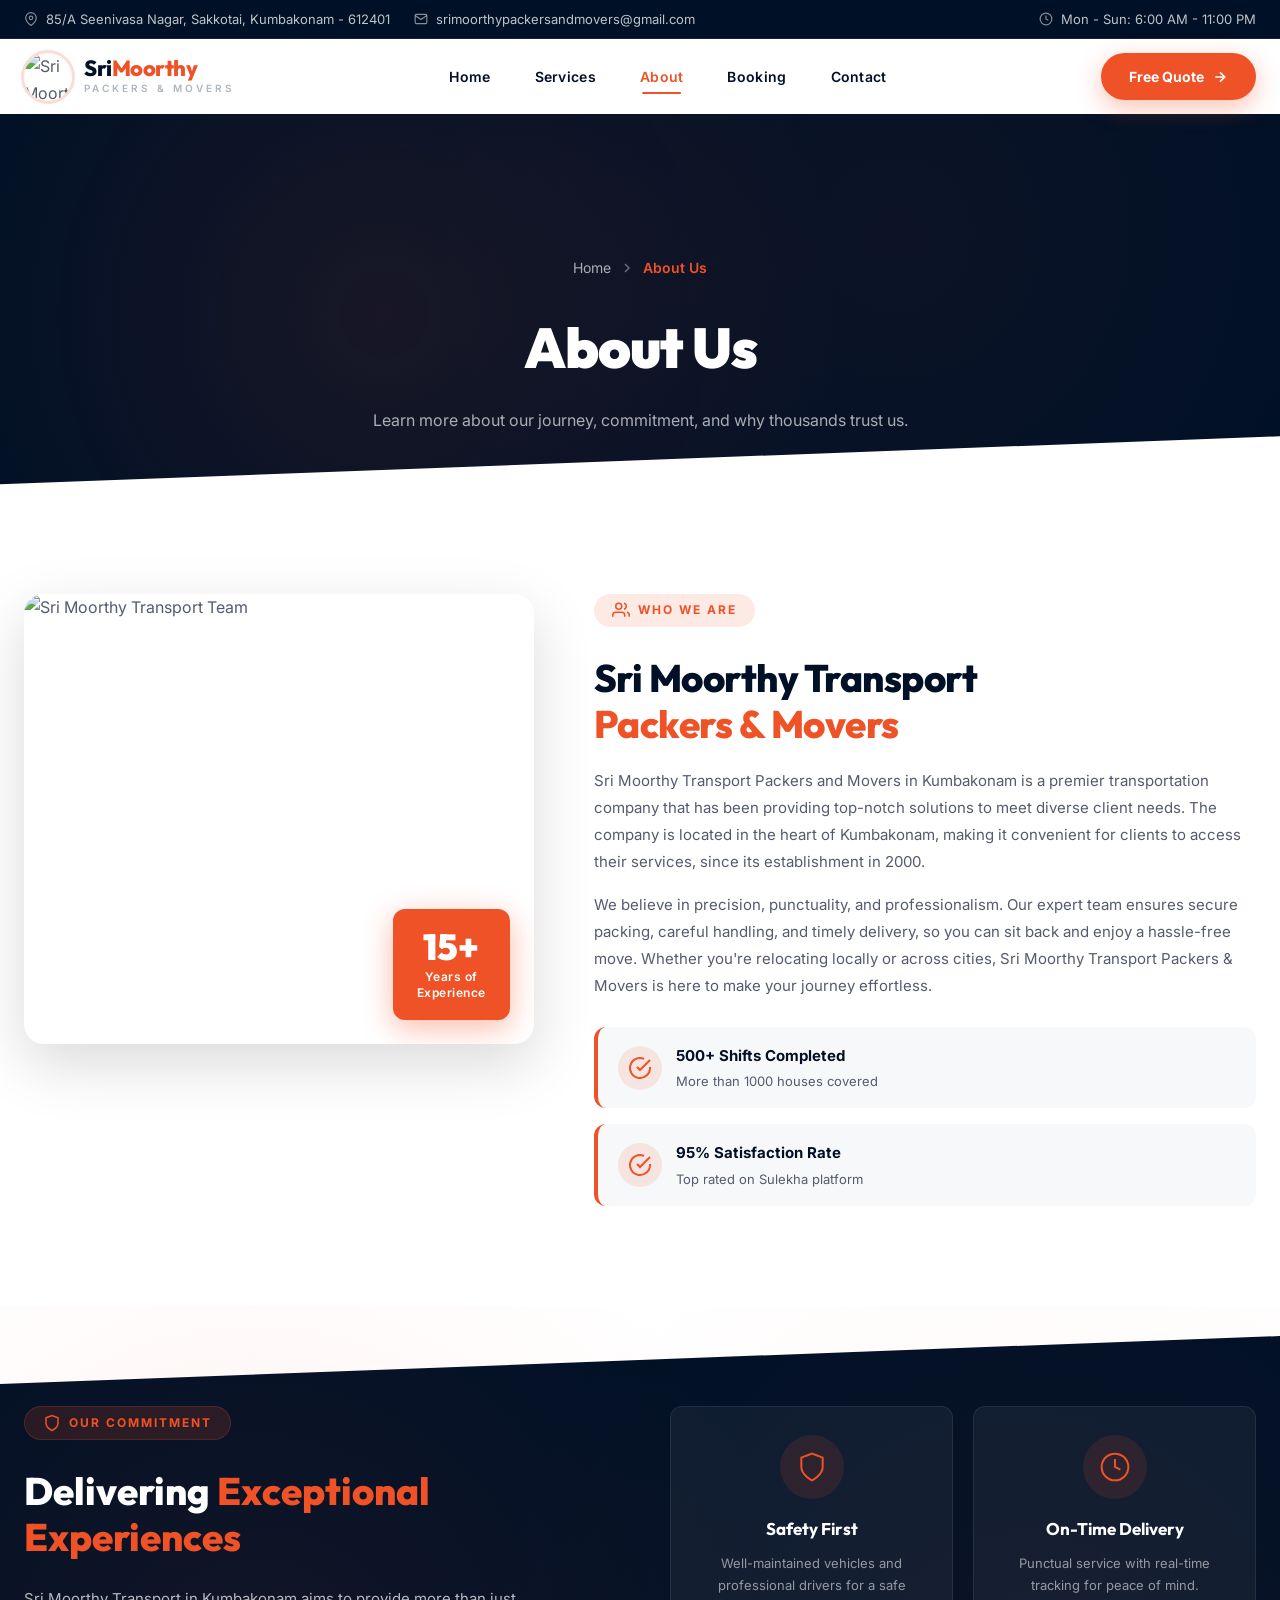
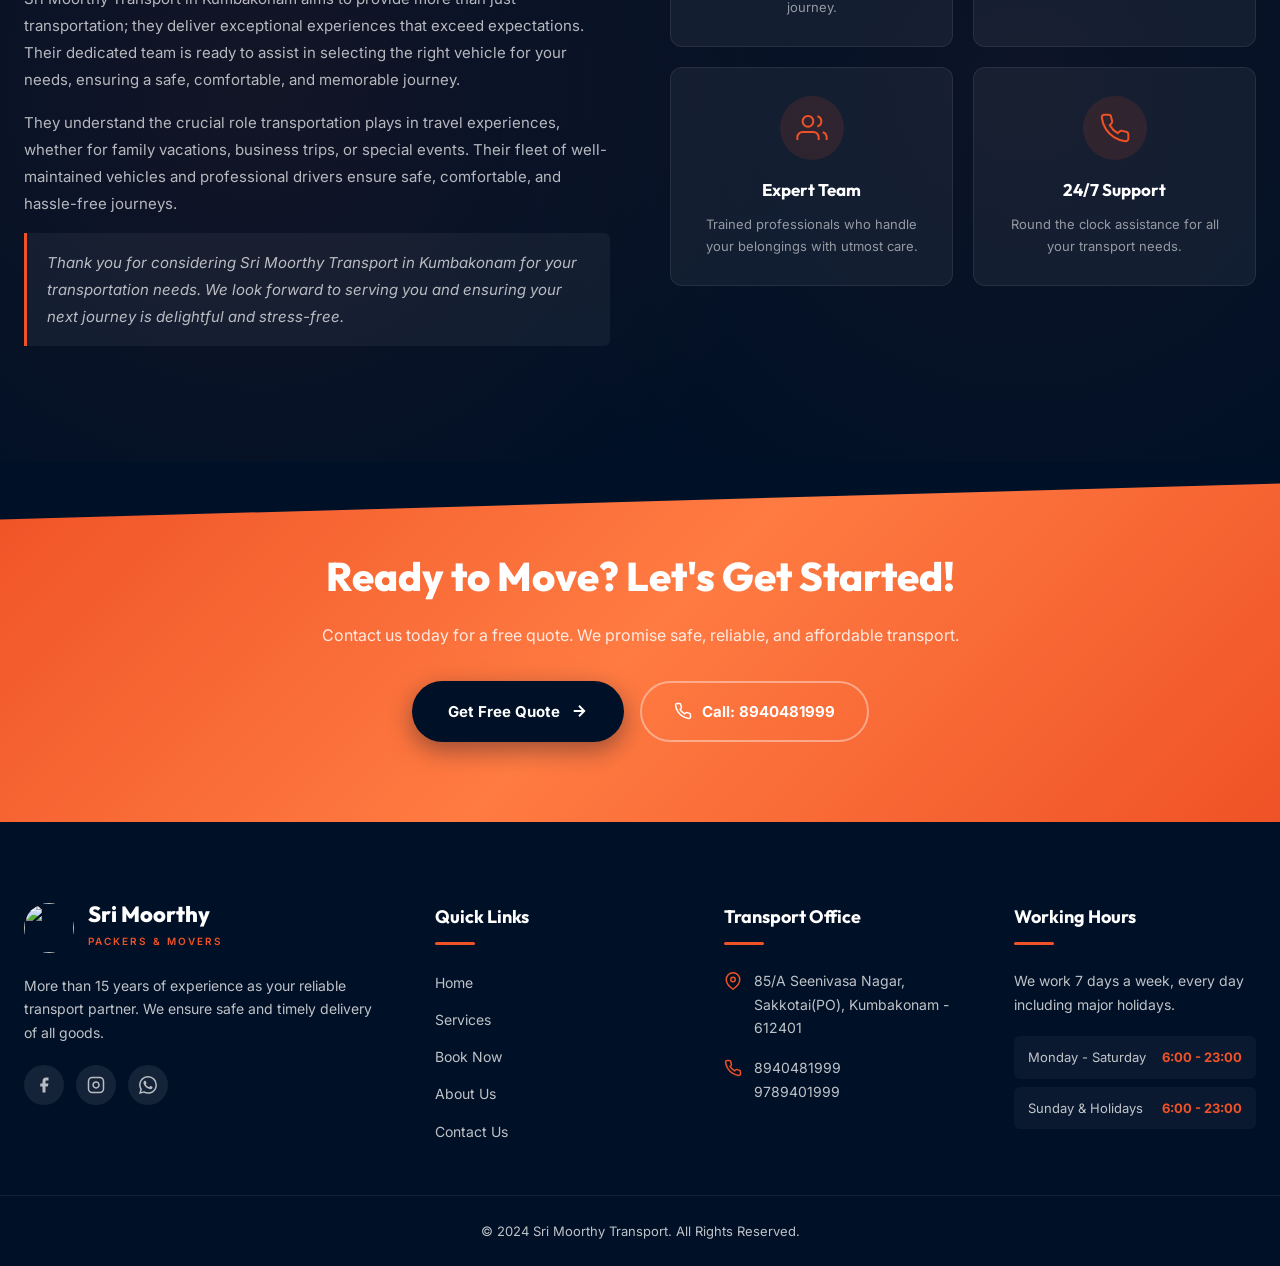
==== commit a1a7e548: "Add files via upload" ====
--- a/about.html
+++ b/about.html
@@ -54,9 +54,10 @@
                 <li><a href="index.html">Home</a></li>
                 <li><a href="service.html">Services</a></li>
                 <li><a href="about.html" class="active">About</a></li>
-                <li><a href="index.html#footer">Contact</a></li>
+                <li><a href="booking.html">Booking</a></li>
+                <li><a href="contact.html">Contact</a></li>
             </ul>
-            <a href="index.html#main" class="nav-cta">
+            <a href="booking.html" class="nav-cta">
                 Free Quote
                 <svg width="16" height="16" viewBox="0 0 24 24" fill="none" stroke="currentColor" stroke-width="2.5"><line x1="5" y1="12" x2="19" y2="12"/><polyline points="12 5 19 12 12 19"/></svg>
             </a>
@@ -79,7 +80,8 @@
             <li><a href="index.html" onclick="menuclose()">Home</a></li>
             <li><a href="service.html" onclick="menuclose()">Services</a></li>
             <li><a href="about.html" onclick="menuclose()">About Us</a></li>
-            <li><a href="index.html#footer" onclick="menuclose()">Contact Us</a></li>
+            <li><a href="booking.html" onclick="menuclose()">Booking</a></li>
+            <li><a href="contact.html" onclick="menuclose()">Contact Us</a></li>
         </ol>
     </aside>
 
@@ -194,11 +196,11 @@
             <h2>Ready to Move? Let's Get Started!</h2>
             <p>Contact us today for a free quote. We promise safe, reliable, and affordable transport.</p>
             <div class="cta-actions">
-                <a href="index.html#main" class="btn-primary">
+                <a href="booking.html" class="btn-primary">
                     Get Free Quote
                     <svg width="18" height="18" viewBox="0 0 24 24" fill="none" stroke="currentColor" stroke-width="2.5"><line x1="5" y1="12" x2="19" y2="12"/><polyline points="12 5 19 12 12 19"/></svg>
                 </a>
-                <a href="tel:8940481999" class="btn-outline">
+                <a href="tel:+918940481999" class="btn-outline">
                     <svg width="18" height="18" viewBox="0 0 24 24" fill="none" stroke="currentColor" stroke-width="2"><path d="M22 16.92v3a2 2 0 0 1-2.18 2 19.79 19.79 0 0 1-8.63-3.07 19.5 19.5 0 0 1-6-6 19.79 19.79 0 0 1-3.07-8.67A2 2 0 0 1 4.11 2h3a2 2 0 0 1 2 1.72c.127.96.361 1.903.7 2.81a2 2 0 0 1-.45 2.11L8.09 9.91a16 16 0 0 0 6 6l1.27-1.27a2 2 0 0 1 2.11-.45c.907.339 1.85.573 2.81.7A2 2 0 0 1 22 16.92z"/></svg>
                     Call: 8940481999
                 </a>
@@ -235,8 +237,9 @@
                 <ul>
                     <li><a href="index.html">Home</a></li>
                     <li><a href="service.html">Services</a></li>
-                    <li><a href="index.html#main">Book Now</a></li>
+                    <li><a href="booking.html">Book Now</a></li>
                     <li><a href="about.html">About Us</a></li>
+                    <li><a href="contact.html">Contact Us</a></li>
                 </ul>
             </div>
             <div class="footer-col">
--- a/pages.css
+++ b/pages.css
@@ -782,3 +782,322 @@
         padding: 60px 16px;
     }
 }
+
+/* ==========================================================================
+   MULTI-STEP WIZARD BOOKING STYLES (pages.css)
+   ========================================================================== */
+
+.multistep-card {
+    padding: 30px !important;
+    position: relative;
+    background: var(--white);
+    border-radius: var(--radius-lg);
+    box-shadow: var(--shadow-lg);
+    border: 1px solid var(--gray-200);
+}
+
+/* Step Progress Indicator */
+.step-progress {
+    margin-bottom: 40px;
+    position: relative;
+}
+
+.step-bar-track {
+    position: absolute;
+    top: 18px;
+    left: 10%;
+    right: 10%;
+    height: 4px;
+    background: var(--gray-200);
+    border-radius: 2px;
+    z-index: 1;
+}
+
+.step-bar-fill {
+    width: 0%;
+    height: 100%;
+    background: linear-gradient(90deg, var(--orange), #ff7b42);
+    border-radius: 2px;
+    transition: width 0.4s cubic-bezier(0.4, 0, 0.2, 1);
+}
+
+.step-dots {
+    display: flex;
+    justify-content: space-between;
+    position: relative;
+    z-index: 2;
+}
+
+.step-dot {
+    display: flex;
+    flex-direction: column;
+    align-items: center;
+    width: 80px;
+}
+
+.dot-icon {
+    width: 40px;
+    height: 40px;
+    background: var(--white);
+    border: 3px solid var(--gray-200);
+    border-radius: 50%;
+    display: flex;
+    align-items: center;
+    justify-content: center;
+    color: var(--gray-400);
+    font-weight: 700;
+    font-size: 14px;
+    transition: all 0.35s cubic-bezier(0.4, 0, 0.2, 1);
+}
+
+.dot-icon svg {
+    color: inherit;
+}
+
+.dot-label {
+    margin-top: 10px;
+    font-size: 12px;
+    font-weight: 700;
+    color: var(--gray-400);
+    text-transform: uppercase;
+    letter-spacing: 0.5px;
+    transition: color 0.3s ease;
+    white-space: nowrap;
+}
+
+/* Dot Statuses */
+.step-dot.active .dot-icon {
+    border-color: var(--orange);
+    color: var(--orange);
+    background: var(--orange-light);
+    transform: scale(1.1);
+    box-shadow: 0 0 0 6px rgba(239, 82, 38, 0.15);
+}
+
+.step-dot.active .dot-label {
+    color: var(--orange);
+}
+
+.step-dot.completed .dot-icon {
+    border-color: var(--orange);
+    background: var(--orange);
+    color: var(--white);
+}
+
+.step-dot.completed .dot-label {
+    color: var(--navy);
+}
+
+/* Form Steps */
+.form-step {
+    display: none;
+    opacity: 0;
+}
+
+.form-step.active {
+    display: block;
+    opacity: 1;
+}
+
+.step-heading {
+    display: flex;
+    align-items: center;
+    gap: 16px;
+    margin-bottom: 24px;
+    border-bottom: 1px solid var(--gray-200);
+    padding-bottom: 16px;
+}
+
+.step-number-badge {
+    width: 32px;
+    height: 32px;
+    background: var(--orange);
+    color: var(--white);
+    border-radius: 50%;
+    display: flex;
+    align-items: center;
+    justify-content: center;
+    font-weight: 800;
+    font-family: 'Outfit', sans-serif;
+    font-size: 15px;
+    box-shadow: 0 4px 10px rgba(239, 82, 38, 0.25);
+}
+
+.step-heading h3 {
+    font-family: 'Outfit', sans-serif;
+    font-size: 20px;
+    color: var(--navy);
+    font-weight: 700;
+}
+
+.step-sub {
+    font-size: 13px;
+    color: var(--gray-500);
+    margin-top: 2px;
+}
+
+.req {
+    color: var(--orange);
+}
+
+/* Navigation Buttons */
+.step-actions {
+    display: flex;
+    justify-content: flex-end;
+    margin-top: 32px;
+    padding-top: 20px;
+    border-top: 1px solid var(--gray-100);
+}
+
+.step-actions-two {
+    justify-content: space-between;
+}
+
+.btn-step-next,
+.btn-step-back {
+    display: inline-flex;
+    align-items: center;
+    gap: 8px;
+    padding: 14px 28px;
+    border-radius: var(--radius-pill);
+    font-weight: 700;
+    font-size: 14px;
+    cursor: pointer;
+    transition: var(--transition);
+    border: none;
+    font-family: 'Inter', sans-serif;
+}
+
+.btn-step-next {
+    background: var(--navy);
+    color: var(--white);
+    box-shadow: var(--shadow-sm);
+}
+
+.btn-step-next:hover {
+    background: var(--navy-light);
+    transform: translateY(-2px);
+    box-shadow: var(--shadow-md);
+}
+
+.btn-step-back {
+    background: var(--gray-100);
+    color: var(--navy);
+    border: 1px solid var(--gray-200);
+}
+
+.btn-step-back:hover {
+    background: var(--gray-200);
+    transform: translateY(-2px);
+}
+
+/* Review Summary Cards */
+.review-grid {
+    display: grid;
+    grid-template-columns: repeat(2, 1fr);
+    gap: 16px;
+    margin-bottom: 24px;
+}
+
+.review-card {
+    display: flex;
+    align-items: center;
+    gap: 14px;
+    padding: 14px 16px;
+    background: var(--off-white);
+    border: 1px solid var(--gray-200);
+    border-radius: var(--radius-md);
+}
+
+.review-icon {
+    font-size: 20px;
+    width: 36px;
+    height: 36px;
+    background: var(--white);
+    border-radius: 50%;
+    display: flex;
+    align-items: center;
+    justify-content: center;
+    box-shadow: var(--shadow-sm);
+}
+
+.review-details {
+    display: flex;
+    flex-direction: column;
+}
+
+.review-label {
+    font-size: 11px;
+    color: var(--gray-500);
+    font-weight: 600;
+    text-transform: uppercase;
+    letter-spacing: 0.5px;
+}
+
+.review-value {
+    font-size: 14px;
+    color: var(--navy);
+    font-weight: 700;
+    margin-top: 2px;
+}
+
+/* Validation Errors */
+.field-error {
+    display: block;
+    font-size: 12px;
+    color: #e63946;
+    margin-top: 6px;
+    font-weight: 500;
+}
+
+.input-error {
+    border-color: #e63946 !important;
+    background-color: rgba(230, 57, 70, 0.02) !important;
+}
+
+/* Custom Animation classes for step navigation transition */
+.exit-left {
+    animation: fadeExitLeft 0.2s forwards ease;
+}
+.exit-right {
+    animation: fadeExitRight 0.2s forwards ease;
+}
+.enter-left {
+    animation: fadeEnterLeft 0.35s forwards ease;
+}
+.enter-right {
+    animation: fadeEnterRight 0.35s forwards ease;
+}
+
+@keyframes fadeExitLeft {
+    from { opacity: 1; transform: translateX(0); }
+    to { opacity: 0; transform: translateX(-20px); }
+}
+@keyframes fadeExitRight {
+    from { opacity: 1; transform: translateX(0); }
+    to { opacity: 0; transform: translateX(20px); }
+}
+@keyframes fadeEnterLeft {
+    from { opacity: 0; transform: translateX(-20px); }
+    to { opacity: 1; transform: translateX(0); }
+}
+@keyframes fadeEnterRight {
+    from { opacity: 0; transform: translateX(20px); }
+    to { opacity: 1; transform: translateX(0); }
+}
+
+@media screen and (max-width: 600px) {
+    .review-grid {
+        grid-template-columns: 1fr;
+    }
+    .step-dots {
+        gap: 8px;
+    }
+    .step-dot {
+        width: 60px;
+    }
+    .dot-label {
+        font-size: 10px;
+    }
+}
+
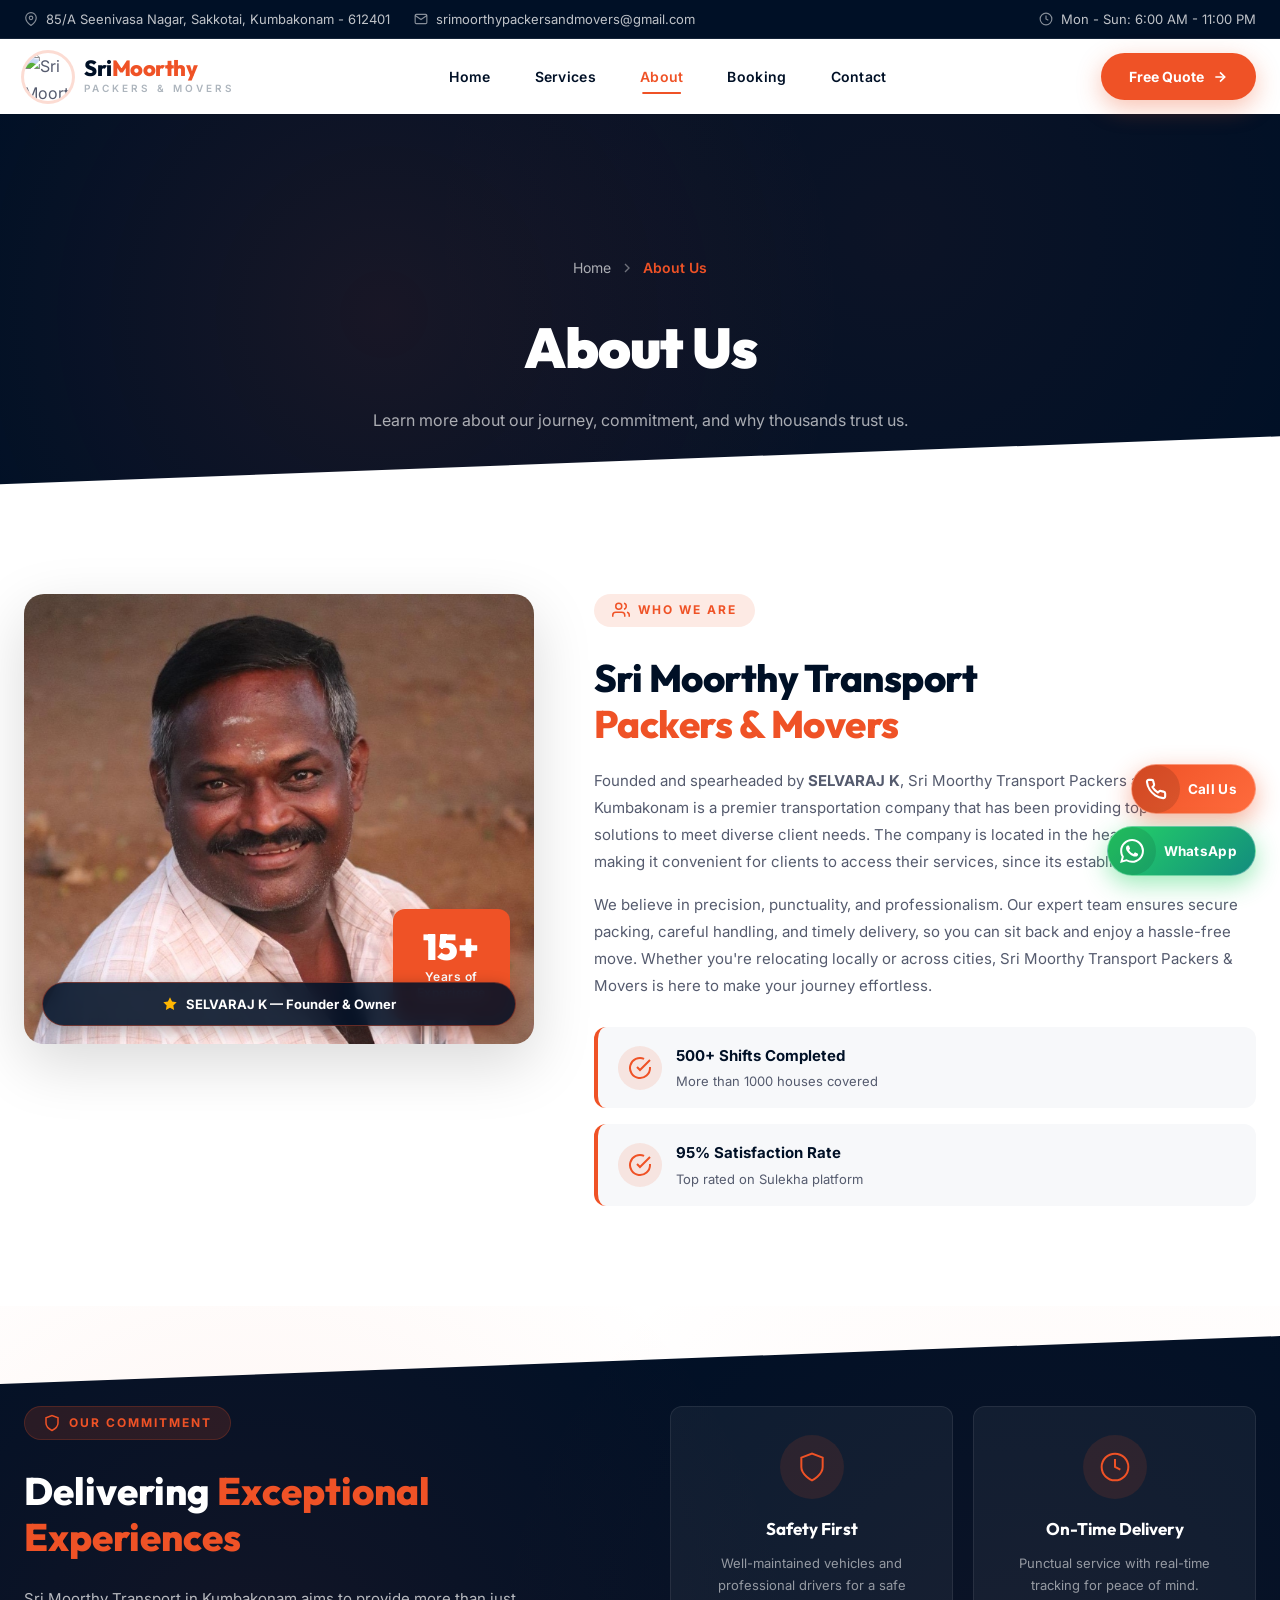
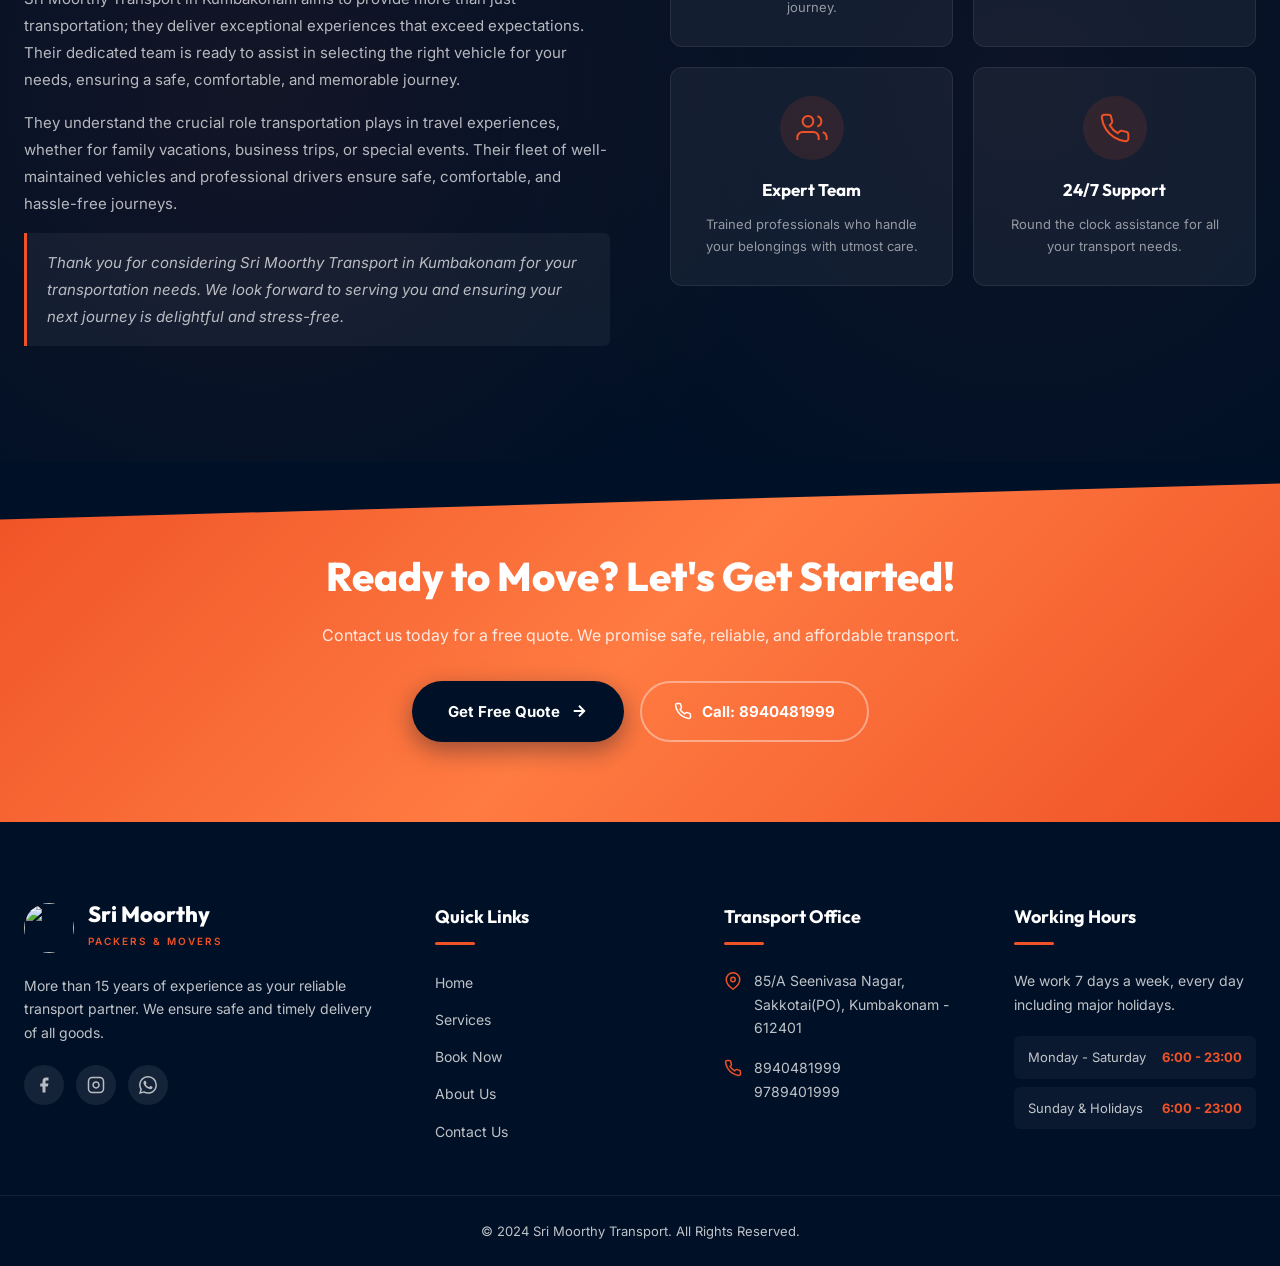
==== commit 19409bb0: "Add files via upload" ====
--- a/about.html
+++ b/about.html
@@ -104,10 +104,14 @@
         <div class="about-wrapper">
             <div class="about-image-col">
                 <div class="about-image-card">
-                    <img src="https://mr-vishal-dev.github.io/kuberatravels/servicepage.png" alt="Sri Moorthy Transport Team">
+                    <img src="owner.jpg" alt="SELVARAJ K - Owner of Sri Moorthy Transport" style="object-position: top center;">
                     <div class="experience-badge">
                         <span class="exp-number">15+</span>
                         <span class="exp-text">Years of<br>Experience</span>
+                    </div>
+                    <div style="position: absolute; bottom: 18px; left: 18px; right: 18px; background: rgba(0, 16, 38, 0.88); backdrop-filter: blur(8px); -webkit-backdrop-filter: blur(8px); color: #fff; padding: 10px 16px; border-radius: 50px; font-size: 13px; font-weight: 700; display: flex; align-items: center; justify-content: center; gap: 8px; border: 1px solid rgba(239, 82, 38, 0.4); box-shadow: 0 4px 15px rgba(0,0,0,0.3);">
+                        <svg width="16" height="16" viewBox="0 0 24 24" fill="#ffb703"><path d="M12 2L15.09 8.26L22 9.27L17 14.14L18.18 21.02L12 17.77L5.82 21.02L7 14.14L2 9.27L8.91 8.26L12 2Z"/></svg>
+                        SELVARAJ K — Founder &amp; Owner
                     </div>
                 </div>
             </div>
@@ -117,7 +121,7 @@
                     WHO WE ARE
                 </span>
                 <h2>Sri Moorthy Transport<br><span class="highlight">Packers & Movers</span></h2>
-                <p>Sri Moorthy Transport Packers and Movers in Kumbakonam is a premier transportation company that has been providing top-notch solutions to meet diverse client needs. The company is located in the heart of Kumbakonam, making it convenient for clients to access their services, since its establishment in 2000.</p>
+                <p>Founded and spearheaded by <strong>SELVARAJ K</strong>, Sri Moorthy Transport Packers and Movers in Kumbakonam is a premier transportation company that has been providing top-notch solutions to meet diverse client needs. The company is located in the heart of Kumbakonam, making it convenient for clients to access their services, since its establishment in 2000.</p>
                 <p>We believe in precision, punctuality, and professionalism. Our expert team ensures secure packing, careful handling, and timely delivery, so you can sit back and enjoy a hassle-free move. Whether you're relocating locally or across cities, Sri Moorthy Transport Packers & Movers is here to make your journey effortless.</p>
                 <div class="about-highlights">
                     <div class="about-highlight-item">
@@ -208,6 +212,26 @@
         </div>
     </section>
 
+    <!-- Floating Quick Contact Dock (Call + WhatsApp) -->
+    <div class="floating-contact-dock" id="floatingContactDock">
+        <a href="tel:+918940481999" class="float-action-btn float-btn-call" aria-label="Call Sri Moorthy Transport" title="Call Us: 8940481999">
+            <span class="float-action-icon">
+                <svg width="22" height="22" viewBox="0 0 24 24" fill="none" stroke="currentColor" stroke-width="2.3" stroke-linecap="round" stroke-linejoin="round">
+                    <path d="M22 16.92v3a2 2 0 0 1-2.18 2 19.79 19.79 0 0 1-8.63-3.07 19.5 19.5 0 0 1-6-6 19.79 19.79 0 0 1-3.07-8.67A2 2 0 0 1 4.11 2h3a2 2 0 0 1 2 1.72c.127.96.361 1.903.7 2.81a2 2 0 0 1-.45 2.11L8.09 9.91a16 16 0 0 0 6 6l1.27-1.27a2 2 0 0 1 2.11-.45c.907.339 1.85.573 2.81.7A2 2 0 0 1 22 16.92z" />
+                </svg>
+            </span>
+            <span class="float-action-label">Call Us</span>
+        </a>
+        <a href="https://wa.me/918248688471?text=Hello%20Sri%20Moorthy%20Transport,%20I%20would%20like%20to%20inquire%20about%20your%20services." target="_blank" rel="noopener noreferrer" class="float-action-btn float-btn-whatsapp" aria-label="Chat with us on WhatsApp" title="WhatsApp Us">
+            <span class="float-action-icon">
+                <svg width="24" height="24" viewBox="0 0 24 24" fill="currentColor">
+                    <path d="M17.472 14.382c-.297-.149-1.758-.867-2.03-.967-.273-.099-.471-.148-.67.15-.197.297-.767.966-.94 1.164-.173.199-.347.223-.644.075-.297-.15-1.255-.463-2.39-1.475-.883-.788-1.48-1.761-1.653-2.059-.173-.297-.018-.458.13-.606.134-.133.298-.347.446-.52.149-.174.198-.298.298-.497.099-.198.05-.371-.025-.52-.075-.149-.669-1.612-.916-2.207-.242-.579-.487-.5-.669-.51-.173-.008-.371-.01-.57-.01-.198 0-.52.074-.792.372-.272.297-1.04 1.016-1.04 2.479 0 1.462 1.065 2.875 1.213 3.074.149.198 2.096 3.2 5.077 4.487.709.306 1.262.489 1.694.625.712.227 1.36.195 1.871.118.571-.085 1.758-.719 2.006-1.413.248-.694.248-1.289.173-1.413-.074-.124-.272-.198-.57-.347m-5.421 7.403h-.004a9.87 9.87 0 0 1-5.031-1.378l-.361-.214-3.741.982.998-3.648-.235-.374a9.86 9.86 0 0 1-1.51-5.26c.001-5.45 4.436-9.884 9.888-9.884 2.64 0 5.122 1.03 6.988 2.898a9.825 9.825 0 0 1 2.893 6.994c-.003 5.45-4.437 9.884-9.885 9.884m8.413-18.297A11.815 11.815 0 0 0 12.05 0C5.495 0 .16 5.335.157 11.892c0 2.096.547 4.142 1.588 5.945L.057 24l6.305-1.654a11.882 11.882 0 0 0 5.683 1.448h.005c6.554 0 11.89-5.335 11.893-11.893a11.821 11.821 0 0 0-3.48-8.413z" />
+                </svg>
+            </span>
+            <span class="float-action-label">WhatsApp</span>
+        </a>
+    </div>
+
     <!-- Footer -->
     <footer id="footer">
         <div class="footer-inner">
--- a/style.css
+++ b/style.css
@@ -377,11 +377,12 @@
 header#hero {
     position: relative;
     min-height: 100dvh;
-    background-image: url(https://mr-vishal-dev.github.io/kuberatravels/dost.jpeg);
+    background-image: url('dost.jpeg'), url(https://mr-vishal-dev.github.io/kuberatravels/dost.jpeg);
     background-position: center;
     background-size: cover;
     display: flex;
     align-items: center;
+    overflow: hidden;
 }
 
 .hero-overlay {
@@ -391,13 +392,22 @@
     z-index: 1;
 }
 
-.hero-content {
+.hero-container {
     position: relative;
     z-index: 2;
     max-width: 1280px;
+    width: 100%;
     margin: 0 auto;
-    padding: 120px 24px 80px;
-    width: 100%;
+    padding: 130px 24px 90px;
+    display: flex;
+    align-items: center;
+    justify-content: space-between;
+    gap: 48px;
+}
+
+.hero-content {
+    flex: 1;
+    max-width: 700px;
 }
 
 .hero-badge {
@@ -413,7 +423,6 @@
     font-weight: 700;
     letter-spacing: 2px;
     margin-bottom: 24px;
-    animation: fadeInDown 0.8s ease-out;
 }
 
 .hero-title {
@@ -424,7 +433,6 @@
     line-height: 1.1;
     margin-bottom: 20px;
     letter-spacing: -1px;
-    animation: fadeInUp 0.8s ease-out 0.2s both;
 }
 
 .hero-title .highlight {
@@ -436,11 +444,10 @@
 
 .hero-description {
     font-size: clamp(15px, 1.5vw, 18px);
-    color: rgba(255,255,255,0.75);
-    max-width: 550px;
-    min-height: 30px;
+    color: rgba(255, 255, 255, 0.85);
+    max-width: 580px;
     margin-bottom: 36px;
-    animation: fadeInUp 0.8s ease-out 0.4s both;
+    line-height: 1.7;
 }
 
 .hero-actions {
@@ -448,7 +455,6 @@
     align-items: center;
     gap: 24px;
     flex-wrap: wrap;
-    animation: fadeInUp 0.8s ease-out 0.6s both;
 }
 
 .btn-primary {
@@ -469,24 +475,9 @@
     overflow: hidden;
 }
 
-.btn-primary::before {
-    content: '';
-    position: absolute;
-    top: 0;
-    left: -100%;
-    width: 100%;
-    height: 100%;
-    background: linear-gradient(90deg, transparent, rgba(255,255,255,0.2), transparent);
-    transition: left 0.6s ease;
-}
-
-.btn-primary:hover::before {
-    left: 100%;
-}
-
 .btn-primary:hover {
     background: var(--orange-hover);
-    transform: translateY(-3px);
+    transform: translateY(-2px);
     box-shadow: 0 14px 40px rgba(239, 82, 38, 0.5);
 }
 
@@ -497,7 +488,8 @@
     padding: 8px 24px 8px 8px;
     background: rgba(255,255,255,0.1);
     backdrop-filter: blur(12px);
-    border: 1px solid rgba(255,255,255,0.15);
+    -webkit-backdrop-filter: blur(12px);
+    border: 1px solid rgba(255,255,255,0.18);
     border-radius: var(--radius-pill);
     color: var(--white);
     transition: var(--transition);
@@ -518,7 +510,6 @@
     align-items: center;
     justify-content: center;
     flex-shrink: 0;
-    animation: pulse-ring 2s infinite;
 }
 
 .btn-secondary small {
@@ -534,38 +525,67 @@
     letter-spacing: 0.5px;
 }
 
-/* Rotating badge */
+/* Badge Circle with Continuous Smooth Rotation */
 .hero-badge-circle {
-    position: absolute;
-    right: 12%;
-    bottom: 20%;
-    z-index: 2;
-    width: 140px;
-    height: 140px;
+    position: relative;
+    width: 150px;
+    height: 150px;
     display: flex;
     align-items: center;
     justify-content: center;
+    border-radius: 50%;
+    background: radial-gradient(circle, rgba(255, 255, 255, 0.12) 0%, rgba(255, 255, 255, 0.02) 70%, transparent 100%);
+    filter: drop-shadow(0 8px 24px rgba(0, 0, 0, 0.35));
+    flex-shrink: 0;
+    transition: transform 0.3s ease;
+    user-select: none;
+}
+
+.hero-badge-circle:hover {
+    transform: scale(1.06);
 }
 
 .rotating-text {
     position: absolute;
-    animation: rotate 12s linear infinite;
+    inset: 0;
+    width: 100%;
+    height: 100%;
+    display: flex;
+    align-items: center;
+    justify-content: center;
+    animation: rotateSeal 14s linear infinite;
+    transform-origin: center center;
+    will-change: transform;
+    pointer-events: none;
+}
+
+.rotating-text svg {
+    width: 100%;
+    height: 100%;
+    display: block;
+}
+
+@keyframes rotateSeal {
+    from {
+        transform: rotate(0deg);
+    }
+    to {
+        transform: rotate(360deg);
+    }
 }
 
 .badge-icon {
-    width: 60px;
-    height: 60px;
+    position: relative;
+    z-index: 2;
+    width: 58px;
+    height: 58px;
     background: var(--white);
     border-radius: 50%;
     display: flex;
     align-items: center;
     justify-content: center;
-    box-shadow: var(--shadow-md);
-}
-
-@keyframes rotate {
-    from { transform: rotate(0deg); }
-    to { transform: rotate(360deg); }
+    box-shadow: 0 4px 18px rgba(0, 0, 0, 0.25);
+    border: 2px solid rgba(239, 82, 38, 0.15);
 }
 
 /* Scroll Down */
@@ -580,34 +600,11 @@
     border-radius: 30px;
     padding: 10px 14px;
     cursor: pointer;
-    animation: bounceDown 2s infinite;
     transition: opacity 0.4s ease;
 }
 
 #swipe:hover {
     border-color: var(--orange);
-}
-
-@keyframes bounceDown {
-    0%, 100% { transform: translateX(-50%) translateY(0); }
-    50% { transform: translateX(-50%) translateY(12px); }
-}
-
-/* Sparkle stars */
-.star {
-    height: 4px;
-    width: 4px;
-    background-color: rgba(255,255,255,0.8);
-    clip-path: polygon(50% 0%, 65% 35%, 100% 50%, 65% 65%, 50% 100%, 35% 65%, 0% 50%, 35% 35%);
-    position: absolute;
-    z-index: 3;
-    animation: twinkle 0.8s ease-out;
-    pointer-events: none;
-}
-
-@keyframes twinkle {
-    0% { transform: scale(0); opacity: 1; }
-    100% { transform: scale(2); opacity: 0; }
 }
 
 /* ---------- Services Section ---------- */
@@ -664,13 +661,8 @@
     transition: var(--transition);
     position: relative;
     overflow: hidden;
-    opacity: 0;
-    transform: translateY(30px);
-}
-
-.service-card.revealed {
     opacity: 1;
-    transform: translateY(0);
+    transform: none;
 }
 
 .service-card::before {
@@ -712,6 +704,13 @@
 .service-card:hover .service-icon {
     background: var(--orange);
     color: var(--white);
+    transform: scale(1.08) rotate(4deg);
+}
+
+.service-card:hover .service-link {
+    gap: 8px;
+    color: var(--orange-hover);
+    transform: translateX(4px);
 }
 
 .service-card h3 {
@@ -801,18 +800,15 @@
     background: rgba(255,255,255,0.04);
     border: 1px solid rgba(255,255,255,0.08);
     transition: var(--transition);
-    opacity: 0;
-    transform: translateY(20px);
-}
-
-.stat-card.revealed {
     opacity: 1;
-    transform: translateY(0);
+    transform: none;
 }
 
 .stat-card:hover {
     background: rgba(255,255,255,0.08);
-    transform: translateY(-4px);
+    transform: translateY(-6px);
+    border-color: rgba(239, 82, 38, 0.4);
+    box-shadow: 0 16px 36px rgba(0, 0, 0, 0.3), 0 0 20px rgba(239, 82, 38, 0.15);
 }
 
 .stat-icon {
@@ -825,6 +821,12 @@
     align-items: center;
     justify-content: center;
     color: var(--orange);
+    transition: transform 0.35s cubic-bezier(0.16, 1, 0.3, 1);
+}
+
+.stat-card:hover .stat-icon {
+    transform: scale(1.1) rotate(5deg);
+    background: rgba(239, 82, 38, 0.22);
 }
 
 .stat-number {
@@ -842,30 +844,166 @@
     margin-top: 4px;
 }
 
-/* ---------- Booking / Main Section ---------- */
+/* ---------- Owner / Leadership Profile Section ---------- */
+.owner-section {
+    padding: 90px 24px;
+    background: var(--white);
+    position: relative;
+}
+
+.owner-container {
+    max-width: 1080px;
+    margin: 0 auto;
+}
+
+.owner-card {
+    display: grid;
+    grid-template-columns: 360px 1fr;
+    gap: 48px;
+    align-items: center;
+    background: linear-gradient(135deg, #ffffff 0%, #f9fbfd 100%);
+    border: 1px solid var(--gray-200);
+    border-radius: var(--radius-lg);
+    padding: 40px;
+    box-shadow: 0 14px 44px rgba(0, 16, 38, 0.08);
+}
+
+.owner-image-wrapper {
+    position: relative;
+    border-radius: var(--radius-md);
+    overflow: hidden;
+    box-shadow: 0 12px 32px rgba(0, 0, 0, 0.16);
+    background: var(--navy);
+}
+
+.owner-img {
+    width: 100%;
+    height: 420px;
+    object-fit: cover;
+    object-position: top center;
+    display: block;
+    transition: transform 0.4s ease;
+}
+
+.owner-card:hover .owner-img {
+    transform: scale(1.03);
+}
+
+.owner-badge-pill {
+    position: absolute;
+    bottom: 16px;
+    left: 16px;
+    right: 16px;
+    background: rgba(0, 16, 38, 0.88);
+    backdrop-filter: blur(8px);
+    -webkit-backdrop-filter: blur(8px);
+    color: var(--white);
+    padding: 10px 16px;
+    border-radius: var(--radius-pill);
+    font-size: 13px;
+    font-weight: 700;
+    letter-spacing: 0.5px;
+    display: flex;
+    align-items: center;
+    justify-content: center;
+    gap: 8px;
+    border: 1px solid rgba(239, 82, 38, 0.4);
+    box-shadow: 0 4px 15px rgba(0, 0, 0, 0.3);
+}
+
+.owner-badge-pill svg {
+    color: #ffb703;
+}
+
+.owner-details {
+    display: flex;
+    flex-direction: column;
+    align-items: flex-start;
+}
+
+.owner-name {
+    font-family: 'Outfit', sans-serif;
+    font-size: clamp(30px, 4vw, 40px);
+    font-weight: 900;
+    color: var(--navy);
+    line-height: 1.15;
+    margin: 8px 0 6px;
+    letter-spacing: -0.5px;
+}
+
+.owner-role {
+    font-size: 15px;
+    font-weight: 700;
+    color: var(--orange);
+    margin-bottom: 18px;
+}
+
+.owner-bio {
+    font-size: 15px;
+    line-height: 1.8;
+    color: var(--text-body);
+    margin-bottom: 24px;
+}
+
+.owner-contact-chips {
+    display: flex;
+    align-items: center;
+    gap: 14px;
+    flex-wrap: wrap;
+}
+
+.owner-chip {
+    display: inline-flex;
+    align-items: center;
+    gap: 8px;
+    padding: 12px 22px;
+    border-radius: var(--radius-pill);
+    background: var(--navy);
+    color: var(--white);
+    font-size: 13.5px;
+    font-weight: 700;
+    text-decoration: none;
+    transition: var(--transition);
+}
+
+.owner-chip:hover {
+    background: var(--orange);
+    transform: translateY(-2px);
+    box-shadow: var(--shadow-orange);
+    color: var(--white);
+}
+
+.owner-chip.whatsapp-chip {
+    background: #25D366;
+    color: var(--white);
+}
+
+.owner-chip.whatsapp-chip:hover {
+    background: #1ebc59;
+    box-shadow: 0 6px 20px rgba(37, 211, 102, 0.4);
+    color: var(--white);
+}
+
+/* ---------- Booking / CTA Section ---------- */
+.cta-section,
 main#main {
     background: var(--off-white);
     padding: 100px 24px;
+    position: relative;
 }
 
 .booking-wrapper {
     max-width: 1280px;
     margin: 0 auto;
     display: grid;
-    grid-template-columns: 1fr 1fr;
+    grid-template-columns: 1.2fr 1fr;
     gap: 60px;
-    align-items: start;
+    align-items: center;
 }
 
 .booking-info {
-    opacity: 0;
-    transform: translateX(-30px);
-    transition: all 0.6s ease;
-}
-
-.booking-info.revealed {
     opacity: 1;
-    transform: translateX(0);
+    transform: none;
 }
 
 .booking-info h2 {
@@ -885,9 +1023,9 @@
 }
 
 .booking-features {
-    display: grid;
-    grid-template-columns: 1fr 1fr;
-    gap: 16px;
+    display: flex;
+    flex-direction: column;
+    gap: 14px;
 }
 
 .feature-item {
@@ -897,6 +1035,76 @@
     font-size: 14px;
     font-weight: 600;
     color: var(--navy);
+}
+
+/* Contact Form Card on Home Page */
+.contact-form-card {
+    background: var(--white);
+    padding: 40px;
+    border-radius: var(--radius-lg);
+    box-shadow: var(--shadow-lg);
+    border: 1px solid var(--gray-200);
+    text-align: center;
+    opacity: 1;
+    transform: none;
+}
+
+.quote-card-icon {
+    width: 68px;
+    height: 68px;
+    background: var(--orange-light);
+    border-radius: 50%;
+    display: flex;
+    align-items: center;
+    justify-content: center;
+    color: var(--orange);
+    margin: 0 auto 20px;
+}
+
+.contact-form-card h3 {
+    font-family: 'Outfit', sans-serif;
+    font-size: 24px;
+    font-weight: 800;
+    color: var(--navy);
+    margin-bottom: 12px;
+}
+
+.contact-form-card p {
+    font-size: 14px;
+    color: var(--text-body);
+    margin-bottom: 24px;
+    line-height: 1.6;
+}
+
+.quote-actions {
+    display: flex;
+    flex-direction: column;
+    gap: 14px;
+}
+
+.quote-btn {
+    justify-content: center;
+    width: 100%;
+}
+
+.quote-call-btn {
+    justify-content: center;
+    width: 100%;
+    border: 1px solid var(--gray-300);
+    color: var(--navy);
+    background: rgba(0,0,0,0.02);
+}
+
+.quote-call-btn:hover {
+    background: rgba(0,0,0,0.06);
+    color: var(--navy);
+}
+
+.quote-call-btn .phone-icon-wrap {
+    width: 26px;
+    height: 26px;
+    background: var(--orange);
+    margin-right: 6px;
 }
 
 /* Booking Form Card */
@@ -908,14 +1116,8 @@
     border: 1px solid var(--gray-200);
     position: relative;
     overflow: hidden;
-    opacity: 0;
-    transform: translateX(30px);
-    transition: all 0.6s ease 0.2s;
-}
-
-.booking-form-card.revealed {
     opacity: 1;
-    transform: translateX(0);
+    transform: none;
 }
 
 .booking-form-card::before {
@@ -998,49 +1200,113 @@
     margin-top: 8px;
 }
 
-/* ---------- WhatsApp Float ---------- */
-.floating-logo {
+/* ---------- Floating Quick Contact Dock (Call + WhatsApp) ---------- */
+.floating-contact-dock {
     position: fixed;
     bottom: 24px;
     right: 24px;
-    z-index: 999;
-    background-color: var(--white);
-    width: 56px;
-    height: 56px;
+    z-index: 1200;
+    display: flex;
+    flex-direction: column;
+    align-items: flex-end;
+    gap: 12px;
+}
+
+.float-action-btn {
+    display: flex;
+    align-items: center;
+    gap: 8px;
+    height: 50px;
+    border-radius: var(--radius-pill);
+    color: var(--white);
+    padding: 0 18px 0 0;
+    text-decoration: none;
+    cursor: pointer;
+    box-shadow: 0 8px 24px rgba(0, 0, 0, 0.22);
+    transition: transform 0.3s cubic-bezier(0.34, 1.56, 0.64, 1), box-shadow 0.3s ease;
+    user-select: none;
+    position: relative;
+    border: 1.5px solid rgba(255, 255, 255, 0.35);
+}
+
+.float-action-btn:hover {
+    transform: translateY(-3px) scale(1.03);
+    color: var(--white);
+}
+
+.float-action-icon {
+    width: 48px;
+    height: 48px;
     border-radius: 50%;
     display: flex;
     align-items: center;
     justify-content: center;
-    box-shadow: 0 4px 20px rgba(37, 211, 102, 0.35);
-    cursor: pointer;
-    transition: width 0.4s ease, border-radius 0.4s ease, height 0.4s ease;
-    overflow: hidden;
-    gap: 8px;
-    padding: 0;
-}
-
-.floating-logo img {
-    width: 32px;
-    height: 32px;
     flex-shrink: 0;
-}
-
-.floating-logo a {
-    color: #25D366;
-    font-size: 13px;
+    color: var(--white);
+}
+
+.float-action-label {
+    font-size: 13.5px;
     font-weight: 700;
+    letter-spacing: 0.3px;
     white-space: nowrap;
-}
-
-.shake {
-    animation: shaking 1.5s ease-in-out infinite;
-}
-
-@keyframes shaking {
-    0%, 100% { transform: rotate(0deg); }
-    25% { transform: rotate(15deg); }
-    50% { transform: rotate(-10deg); }
-    75% { transform: rotate(5deg); }
+    color: var(--white);
+}
+
+/* Call Phone Button Style */
+.float-btn-call {
+    background: linear-gradient(135deg, #EF5226 0%, #ff6b3d 100%);
+    box-shadow: 0 8px 24px rgba(239, 82, 38, 0.45);
+}
+
+.float-btn-call:hover {
+    box-shadow: 0 12px 30px rgba(239, 82, 38, 0.65);
+}
+
+.float-btn-call .float-action-icon {
+    background: rgba(0, 0, 0, 0.12);
+}
+
+/* WhatsApp Button Style */
+.float-btn-whatsapp {
+    background: linear-gradient(135deg, #25D366 0%, #128C7E 100%);
+    box-shadow: 0 8px 24px rgba(37, 211, 102, 0.45);
+}
+
+.float-btn-whatsapp:hover {
+    box-shadow: 0 12px 30px rgba(37, 211, 102, 0.65);
+}
+
+.float-btn-whatsapp .float-action-icon {
+    background: rgba(0, 0, 0, 0.1);
+}
+
+/* Gentle pulse ring effect on WhatsApp */
+.float-btn-whatsapp::after {
+    content: '';
+    position: absolute;
+    inset: 0;
+    border-radius: inherit;
+    box-shadow: 0 0 0 0 rgba(37, 211, 102, 0.6);
+    animation: floatAura 2.8s infinite;
+    pointer-events: none;
+}
+
+@keyframes floatAura {
+    0% {
+        box-shadow: 0 0 0 0 rgba(37, 211, 102, 0.6);
+    }
+    70% {
+        box-shadow: 0 0 0 14px rgba(37, 211, 102, 0);
+    }
+    100% {
+        box-shadow: 0 0 0 0 rgba(37, 211, 102, 0);
+    }
+}
+
+/* Legacy fallback support */
+.floating-logo {
+    display: none;
 }
 
 /* ---------- Footer ---------- */
@@ -1201,20 +1467,20 @@
 /* ---------- Back to Top ---------- */
 #backToTop {
     position: fixed;
-    bottom: 92px;
+    bottom: 156px;
     right: 28px;
     z-index: 998;
     width: 44px;
     height: 44px;
     border-radius: 50%;
-    background: var(--orange);
-    color: var(--white);
-    border: none;
+    background: var(--navy);
+    color: var(--white);
+    border: 2px solid rgba(255, 255, 255, 0.2);
     cursor: pointer;
     display: flex;
     align-items: center;
     justify-content: center;
-    box-shadow: var(--shadow-orange);
+    box-shadow: 0 4px 14px rgba(0, 0, 0, 0.25);
     transition: var(--transition);
     opacity: 0;
     visibility: hidden;
@@ -1228,7 +1494,8 @@
 }
 
 #backToTop:hover {
-    background: var(--orange-hover);
+    background: var(--orange);
+    border-color: var(--orange);
     transform: translateY(-4px);
 }
 
@@ -1254,25 +1521,31 @@
     backdrop-filter: blur(20px);
 }
 
-/* ---------- Animations ---------- */
-@keyframes fadeInUp {
-    from { opacity: 0; transform: translateY(30px); }
-    to { opacity: 1; transform: translateY(0); }
-}
-
-@keyframes fadeInDown {
-    from { opacity: 0; transform: translateY(-20px); }
-    to { opacity: 1; transform: translateY(0); }
-}
-
-@keyframes pulse-ring {
-    0% { box-shadow: 0 0 0 0 rgba(239, 82, 38, 0.4); }
-    70% { box-shadow: 0 0 0 12px rgba(239, 82, 38, 0); }
-    100% { box-shadow: 0 0 0 0 rgba(239, 82, 38, 0); }
-}
+/* ---------- Animations (Removed for clean static presentation) ---------- */
 
 /* ---------- Responsive: Tablet ---------- */
 @media screen and (max-width: 1024px) {
+    .hero-container {
+        padding: 110px 24px 70px;
+        gap: 32px;
+    }
+
+    .hero-badge-circle {
+        display: flex;
+        width: 130px;
+        height: 130px;
+    }
+
+    .hero-badge-circle .rotating-text svg {
+        width: 130px;
+        height: 130px;
+    }
+
+    .hero-badge-circle .badge-icon {
+        width: 52px;
+        height: 52px;
+    }
+
     .services-grid {
         grid-template-columns: repeat(2, 1fr);
     }
@@ -1289,10 +1562,6 @@
     .booking-wrapper {
         grid-template-columns: 1fr;
         gap: 40px;
-    }
-
-    .hero-badge-circle {
-        display: none;
     }
 }
 
@@ -1318,12 +1587,83 @@
         height: 65px;
     }
 
+    header#hero {
+        min-height: auto;
+        padding-top: 10px;
+    }
+
+    .hero-container {
+        flex-direction: column;
+        align-items: center;
+        text-align: center;
+        padding: 95px 20px 55px;
+        gap: 28px;
+    }
+
+    .hero-content {
+        max-width: 100%;
+        display: flex;
+        flex-direction: column;
+        align-items: center;
+    }
+
+    .hero-badge {
+        margin-left: auto;
+        margin-right: auto;
+        font-size: 12px;
+    }
+
     .hero-title {
-        font-size: clamp(30px, 7vw, 48px);
-    }
-
-    .hero-content {
-        padding: 100px 20px 60px;
+        font-size: clamp(28px, 7vw, 42px);
+        text-align: center;
+    }
+
+    .hero-description {
+        margin-left: auto;
+        margin-right: auto;
+        text-align: center;
+        font-size: 15px;
+        margin-bottom: 28px;
+    }
+
+    .hero-actions {
+        flex-direction: column;
+        align-items: stretch;
+        width: 100%;
+        max-width: 360px;
+        margin: 0 auto;
+        gap: 14px;
+    }
+
+    .btn-primary, .btn-secondary {
+        width: 100%;
+        justify-content: center;
+    }
+
+    /* Badge visible, smoothly animated and centered on mobile */
+    .hero-badge-circle {
+        display: flex;
+        margin: 10px auto 0;
+        width: 130px;
+        height: 130px;
+    }
+
+    .hero-badge-circle .rotating-text svg {
+        width: 130px;
+        height: 130px;
+    }
+
+    .hero-badge-circle .badge-icon {
+        width: 52px;
+        height: 52px;
+    }
+
+    #swipe {
+        display: none;
+    }
+
+    .services-section {
+        padding: 60px 20px;
     }
 
     .services-grid {
@@ -1331,39 +1671,113 @@
         gap: 20px;
     }
 
+    .stats-section {
+        padding: 60px 20px;
+    }
+
+    .stats-section::before,
+    .stats-section::after {
+        display: none;
+    }
+
     .stats-grid {
         grid-template-columns: 1fr;
         gap: 16px;
     }
 
+    .section-header {
+        margin-bottom: 36px;
+    }
+
     .section-header h2 {
-        font-size: 28px;
-    }
-
-    .form-row {
+        font-size: 26px;
+    }
+
+    .owner-section {
+        padding: 55px 20px;
+    }
+
+    .owner-card {
         grid-template-columns: 1fr;
-    }
-
-    .booking-form-card {
+        gap: 28px;
         padding: 28px 20px;
-    }
-
-    .booking-features {
-        grid-template-columns: 1fr;
-        gap: 12px;
-    }
-
-    .footer-inner {
+        text-align: center;
+    }
+
+    .owner-image-wrapper {
+        max-width: 280px;
+        margin: 0 auto;
+    }
+
+    .owner-img {
+        height: 330px;
+    }
+
+    .owner-details {
+        align-items: center;
+    }
+
+    .owner-contact-chips {
+        flex-direction: column;
+        width: 100%;
+        gap: 10px;
+    }
+
+    .owner-chip {
+        width: 100%;
+        justify-content: center;
+    }
+
+    .cta-section {
+        padding: 60px 20px;
+    }
+
+    .booking-wrapper {
         grid-template-columns: 1fr;
         gap: 36px;
     }
 
-    .hero-badge-circle {
-        display: none;
-    }
-
-    .btn-secondary {
-        width: 100%;
+    .contact-form-card {
+        padding: 28px 20px;
+    }
+
+    .footer-inner {
+        padding: 50px 20px 30px;
+        grid-template-columns: 1fr;
+        gap: 36px;
+    }
+
+    .footer-bottom-inner {
+        flex-direction: column;
+        text-align: center;
+        gap: 12px;
+    }
+
+    .floating-contact-dock {
+        bottom: 16px;
+        right: 16px;
+        gap: 10px;
+    }
+
+    .float-action-btn {
+        height: 44px;
+        padding: 0 14px 0 0;
+    }
+
+    .float-action-icon {
+        width: 44px;
+        height: 44px;
+    }
+
+    .float-action-label {
+        font-size: 12.5px;
+    }
+
+    #backToTop {
+        bottom: 136px;
+        right: 20px;
+        width: 38px;
+        height: 38px;
     }
 }
 
@@ -1372,13 +1786,46 @@
         display: none;
     }
 
-    .hero-actions {
-        flex-direction: column;
-        align-items: stretch;
-    }
-
-    .btn-primary {
-        justify-content: center;
+    .hero-container {
+        padding: 85px 16px 45px;
+        gap: 22px;
+    }
+
+    .hero-title {
+        font-size: 28px;
+    }
+
+    .hero-badge {
+        font-size: 11px;
+        padding: 6px 14px;
+        letter-spacing: 1.5px;
+        margin-bottom: 18px;
+    }
+
+    .hero-description {
+        font-size: 14px;
+        margin-bottom: 22px;
+    }
+
+    .hero-badge-circle {
+        width: 120px;
+        height: 120px;
+        margin-top: 6px;
+    }
+
+    .hero-badge-circle .rotating-text svg {
+        width: 120px;
+        height: 120px;
+    }
+
+    .hero-badge-circle .badge-icon {
+        width: 48px;
+        height: 48px;
+    }
+
+    .hero-badge-circle .badge-icon svg {
+        width: 26px;
+        height: 26px;
     }
 
     .stat-card {
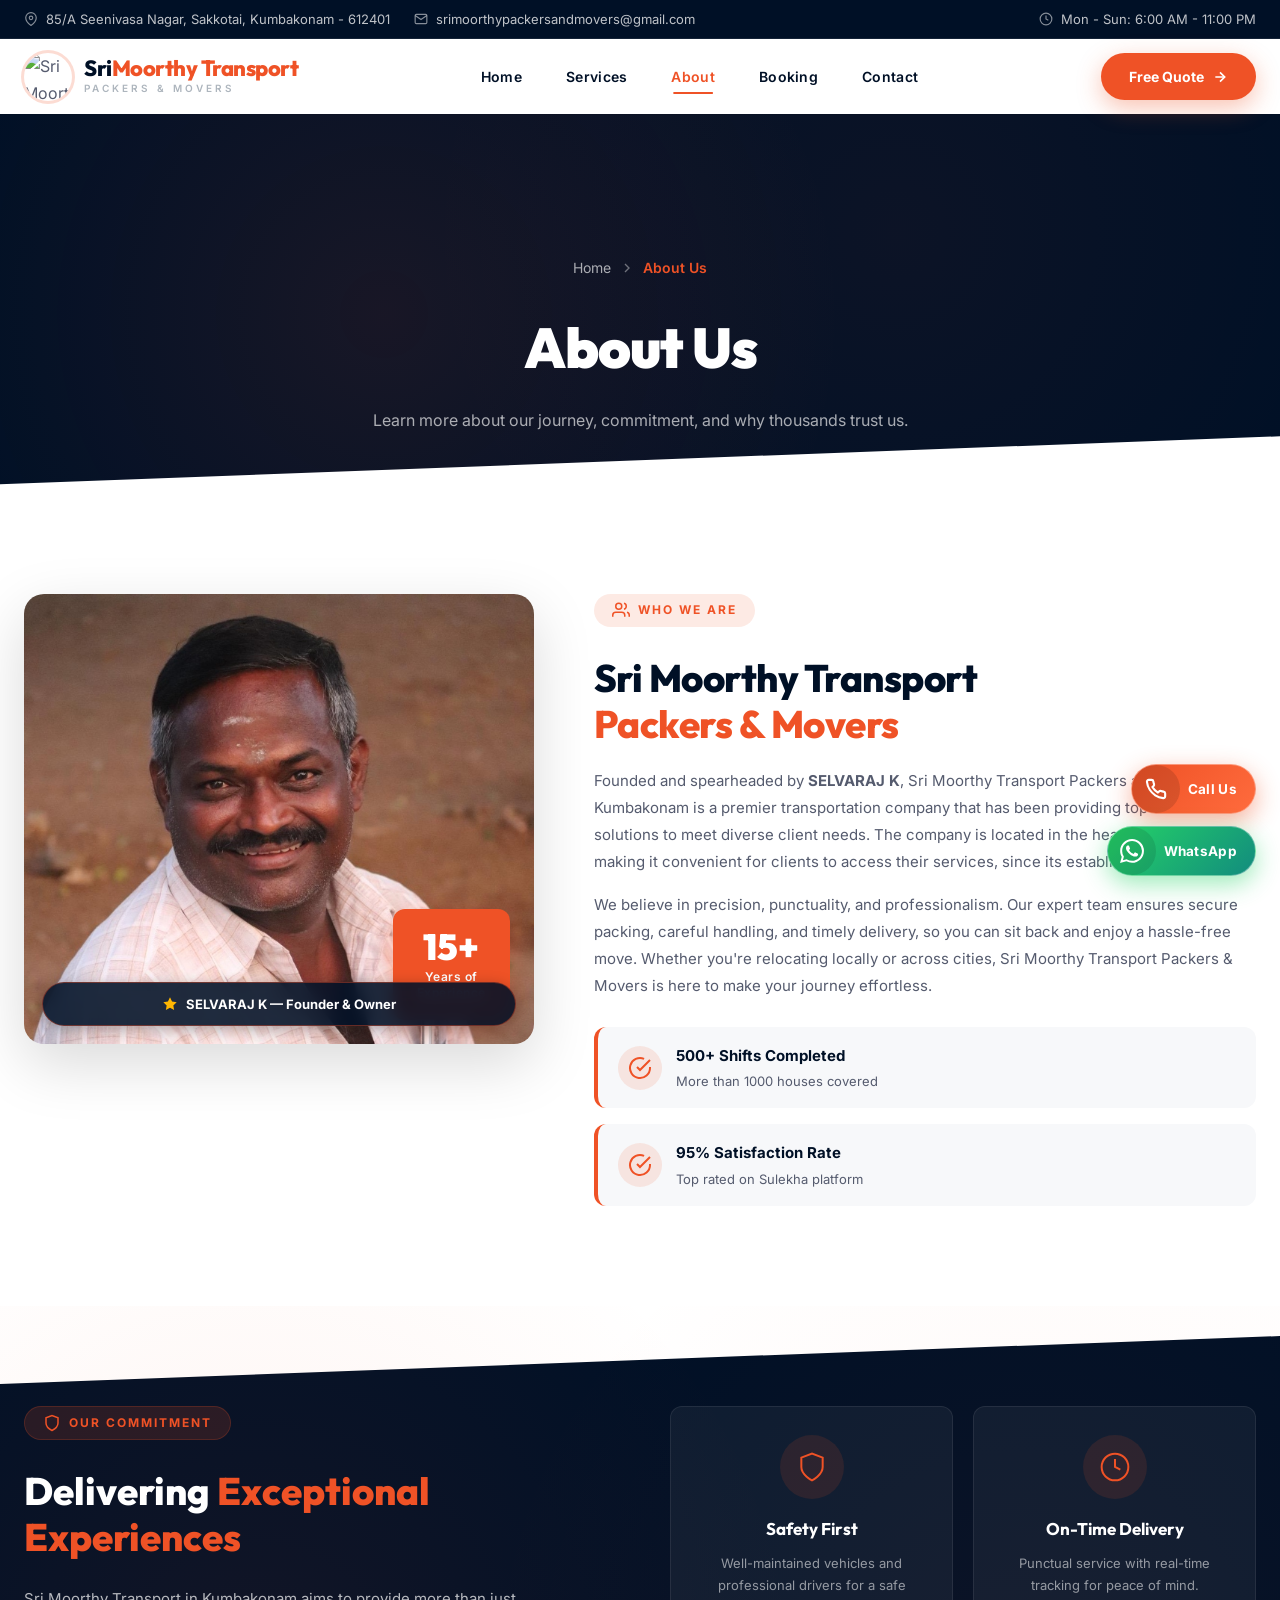
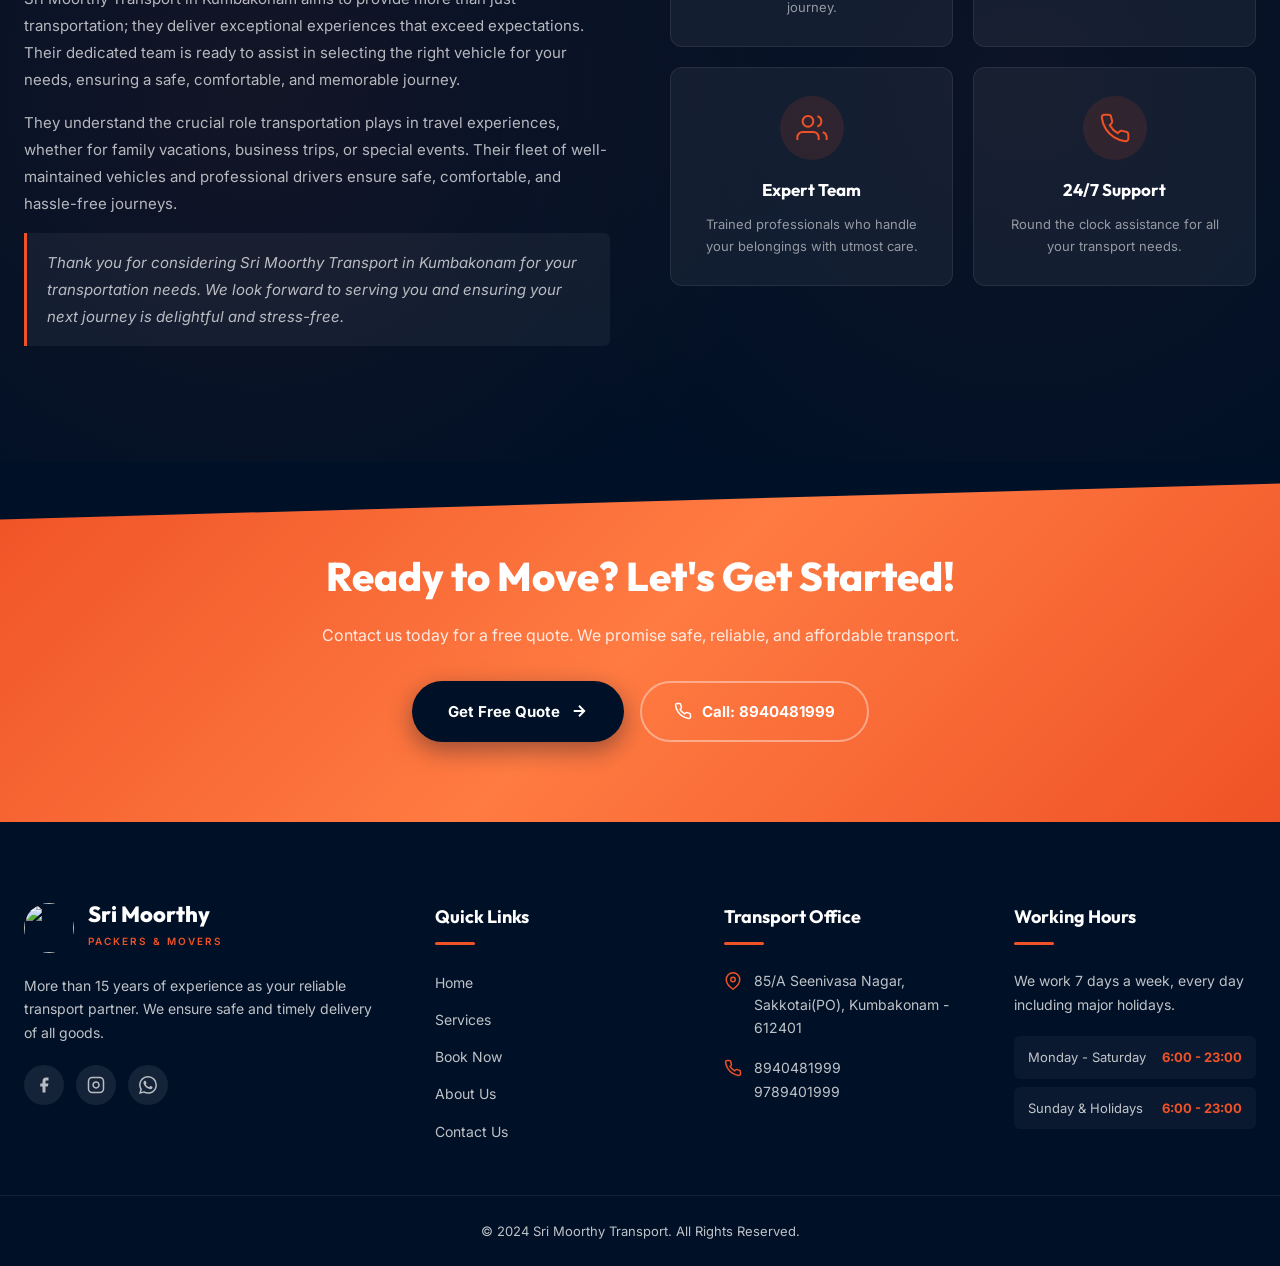
==== commit 9d4fd3e9: "Add files via upload" ====
--- a/about.html
+++ b/about.html
@@ -46,7 +46,7 @@
                     <img src="https://mr-vishal-dev.github.io/kuberatravels/logo.png" alt="Sri Moorthy Transport Logo" class="nav-logo">
                 </a>
                 <div class="brand-text">
-                    <h1 class="brand-name"><a href="index.html" style="color:inherit;text-decoration:none;">Sri<span>Moorthy</span></a></h1>
+                    <h1 class="brand-name"><a href="index.html" style="color:inherit;text-decoration:none;">Sri<span>Moorthy Transport</span></a></h1>
                     <p class="brand-tagline">PACKERS & MOVERS</p>
                 </div>
             </div>
@@ -222,7 +222,7 @@
             </span>
             <span class="float-action-label">Call Us</span>
         </a>
-        <a href="https://wa.me/918248688471?text=Hello%20Sri%20Moorthy%20Transport,%20I%20would%20like%20to%20inquire%20about%20your%20services." target="_blank" rel="noopener noreferrer" class="float-action-btn float-btn-whatsapp" aria-label="Chat with us on WhatsApp" title="WhatsApp Us">
+        <a href="https://wa.me/918940481999?text=Hello%20Sri%20Moorthy%20Transport,%20I%20would%20like%20to%20inquire%20about%20your%20services." target="_blank" rel="noopener noreferrer" class="float-action-btn float-btn-whatsapp" aria-label="Chat with us on WhatsApp" title="WhatsApp Us">
             <span class="float-action-icon">
                 <svg width="24" height="24" viewBox="0 0 24 24" fill="currentColor">
                     <path d="M17.472 14.382c-.297-.149-1.758-.867-2.03-.967-.273-.099-.471-.148-.67.15-.197.297-.767.966-.94 1.164-.173.199-.347.223-.644.075-.297-.15-1.255-.463-2.39-1.475-.883-.788-1.48-1.761-1.653-2.059-.173-.297-.018-.458.13-.606.134-.133.298-.347.446-.52.149-.174.198-.298.298-.497.099-.198.05-.371-.025-.52-.075-.149-.669-1.612-.916-2.207-.242-.579-.487-.5-.669-.51-.173-.008-.371-.01-.57-.01-.198 0-.52.074-.792.372-.272.297-1.04 1.016-1.04 2.479 0 1.462 1.065 2.875 1.213 3.074.149.198 2.096 3.2 5.077 4.487.709.306 1.262.489 1.694.625.712.227 1.36.195 1.871.118.571-.085 1.758-.719 2.006-1.413.248-.694.248-1.289.173-1.413-.074-.124-.272-.198-.57-.347m-5.421 7.403h-.004a9.87 9.87 0 0 1-5.031-1.378l-.361-.214-3.741.982.998-3.648-.235-.374a9.86 9.86 0 0 1-1.51-5.26c.001-5.45 4.436-9.884 9.888-9.884 2.64 0 5.122 1.03 6.988 2.898a9.825 9.825 0 0 1 2.893 6.994c-.003 5.45-4.437 9.884-9.885 9.884m8.413-18.297A11.815 11.815 0 0 0 12.05 0C5.495 0 .16 5.335.157 11.892c0 2.096.547 4.142 1.588 5.945L.057 24l6.305-1.654a11.882 11.882 0 0 0 5.683 1.448h.005c6.554 0 11.89-5.335 11.893-11.893a11.821 11.821 0 0 0-3.48-8.413z" />
@@ -251,7 +251,7 @@
                     <a href="#" aria-label="Instagram">
                         <svg width="18" height="18" viewBox="0 0 24 24" fill="none" stroke="currentColor" stroke-width="2"><rect x="2" y="2" width="20" height="20" rx="5" ry="5"/><path d="M16 11.37A4 4 0 1 1 12.63 8 4 4 0 0 1 16 11.37z"/><line x1="17.5" y1="6.5" x2="17.51" y2="6.5"/></svg>
                     </a>
-                    <a href="https://wa.me/8248688471" aria-label="WhatsApp">
+                    <a href="https://wa.me/918940481999" aria-label="WhatsApp">
                         <svg width="18" height="18" viewBox="0 0 24 24" fill="currentColor"><path d="M17.472 14.382c-.297-.149-1.758-.867-2.03-.967-.273-.099-.471-.148-.67.15-.197.297-.767.966-.94 1.164-.173.199-.347.223-.644.075-.297-.15-1.255-.463-2.39-1.475-.883-.788-1.48-1.761-1.653-2.059-.173-.297-.018-.458.13-.606.134-.133.298-.347.446-.52.149-.174.198-.298.298-.497.099-.198.05-.371-.025-.52-.075-.149-.669-1.612-.916-2.207-.242-.579-.487-.5-.669-.51-.173-.008-.371-.01-.57-.01-.198 0-.52.074-.792.372-.272.297-1.04 1.016-1.04 2.479 0 1.462 1.065 2.875 1.213 3.074.149.198 2.096 3.2 5.077 4.487.709.306 1.262.489 1.694.625.712.227 1.36.195 1.871.118.571-.085 1.758-.719 2.006-1.413.248-.694.248-1.289.173-1.413-.074-.124-.272-.198-.57-.347m-5.421 7.403h-.004a9.87 9.87 0 0 1-5.031-1.378l-.361-.214-3.741.982.998-3.648-.235-.374a9.86 9.86 0 0 1-1.51-5.26c.001-5.45 4.436-9.884 9.888-9.884 2.64 0 5.122 1.03 6.988 2.898a9.825 9.825 0 0 1 2.893 6.994c-.003 5.45-4.437 9.884-9.885 9.884m8.413-18.297A11.815 11.815 0 0 0 12.05 0C5.495 0 .16 5.335.157 11.892c0 2.096.547 4.142 1.588 5.945L.057 24l6.305-1.654a11.882 11.882 0 0 0 5.683 1.448h.005c6.554 0 11.89-5.335 11.893-11.893a11.821 11.821 0 0 0-3.48-8.413z"/></svg>
                     </a>
                 </div>
--- a/pages.css
+++ b/pages.css
@@ -450,53 +450,88 @@
 
 /* ---------- Services Overview ---------- */
 .services-overview {
-    padding: 80px 24px 100px;
+    padding: 70px 24px 80px;
     background: var(--white);
 }
 
 .services-overview-inner {
-    max-width: 1280px;
+    max-width: 1240px;
     margin: 0 auto;
 }
 
 .services-overview-header {
+    display: flex;
+    flex-direction: column;
+    align-items: center;
+    justify-content: center;
     text-align: center;
-    margin-bottom: 60px;
+    max-width: 760px;
+    margin: 0 auto 52px;
+    padding: 0 16px;
+}
+
+.services-overview-header .section-badge {
+    display: inline-flex;
+    align-items: center;
+    justify-content: center;
+    gap: 8px;
+    margin-bottom: 12px;
 }
 
 .services-overview-header h2 {
     font-family: 'Outfit', sans-serif;
-    font-size: clamp(28px, 4vw, 44px);
+    font-size: clamp(26px, 3.8vw, 42px);
     font-weight: 800;
     color: var(--navy);
-    margin: 12px 0 16px;
+    margin: 0 0 14px;
     letter-spacing: -0.5px;
+    line-height: 1.25;
+    text-align: center;
+    text-wrap: balance;
 }
 
 .section-desc {
-    font-size: 16px;
+    font-size: 15.5px;
     color: var(--text-body);
-    max-width: 600px;
+    max-width: 640px;
     margin: 0 auto;
-    line-height: 1.7;
+    line-height: 1.75;
+    text-align: center;
+    text-wrap: balance;
 }
 
 .services-detail-grid {
     display: grid;
-    grid-template-columns: 1fr 1fr;
+    grid-template-columns: repeat(2, 1fr);
     gap: 28px;
 }
 
 .service-detail-card {
     display: flex;
     gap: 24px;
-    padding: 36px;
+    padding: 34px 30px;
     background: var(--white);
     border: 1px solid var(--gray-200);
     border-radius: var(--radius-lg);
+    box-shadow: 0 4px 20px rgba(0, 16, 38, 0.04);
     transition: var(--transition);
+    align-items: stretch;
+    position: relative;
+    overflow: hidden;
     opacity: 0;
-    transform: translateY(30px);
+    transform: translateY(24px);
+}
+
+.service-detail-card::before {
+    content: '';
+    position: absolute;
+    top: 0;
+    left: 0;
+    width: 4px;
+    height: 100%;
+    background: var(--orange);
+    opacity: 0;
+    transition: var(--transition);
 }
 
 .service-detail-card.revealed {
@@ -505,27 +540,40 @@
 }
 
 .service-detail-card:hover {
-    box-shadow: var(--shadow-lg);
-    border-color: transparent;
-    transform: translateY(-6px);
+    box-shadow: 0 16px 36px rgba(0, 16, 38, 0.09);
+    border-color: rgba(239, 82, 38, 0.3);
+    transform: translateY(-5px);
+}
+
+.service-detail-card:hover::before {
+    opacity: 1;
 }
 
 .service-detail-icon {
-    width: 80px;
-    height: 80px;
-    min-width: 80px;
+    width: 76px;
+    height: 76px;
+    min-width: 76px;
     background: var(--orange-light);
-    border-radius: var(--radius-md);
+    border-radius: 18px;
     display: flex;
     align-items: center;
     justify-content: center;
     color: var(--orange);
+    flex-shrink: 0;
+    align-self: flex-start;
     transition: var(--transition);
 }
 
 .service-detail-card:hover .service-detail-icon {
     background: var(--orange);
     color: var(--white);
+    transform: scale(1.05);
+}
+
+.service-detail-content {
+    display: flex;
+    flex-direction: column;
+    flex: 1;
 }
 
 .service-detail-content h3 {
@@ -534,42 +582,173 @@
     font-weight: 700;
     color: var(--navy);
     margin-bottom: 10px;
+    line-height: 1.3;
 }
 
 .service-detail-content p {
-    font-size: 14px;
-    line-height: 1.8;
+    font-size: 14.5px;
+    line-height: 1.75;
     color: var(--text-body);
     margin-bottom: 16px;
 }
 
+/* Service Card Feature Checklist */
+.service-features-list {
+    list-style: none;
+    padding: 0;
+    margin: 0 0 20px 0;
+    display: flex;
+    flex-direction: column;
+    gap: 9px;
+}
+
+.service-features-list li {
+    display: flex;
+    align-items: center;
+    gap: 10px;
+    font-size: 13.5px;
+    color: var(--navy);
+    font-weight: 500;
+}
+
+.service-features-list li svg {
+    color: var(--orange);
+    flex-shrink: 0;
+}
+
 .service-cta {
-    display: inline-flex;
-    align-items: center;
-    gap: 8px;
-    font-size: 14px;
+    display: flex;
+    align-items: center;
+    justify-content: space-between;
+    width: 100%;
+    font-size: 14.5px;
     font-weight: 700;
     color: var(--orange);
+    margin-top: auto;
+    padding-top: 16px;
+    border-top: 1px dashed var(--gray-200);
     transition: var(--transition);
 }
 
 .service-cta:hover {
-    gap: 14px;
     color: var(--orange-hover);
 }
 
-/* ---------- Service Feature Section ---------- */
+.service-cta .cta-arrow {
+    transition: transform 0.3s cubic-bezier(0.4, 0, 0.2, 1);
+}
+
+.service-cta:hover .cta-arrow {
+    transform: translateX(6px);
+}
+
+/* ---------- Easy 4-Step Process Section ---------- */
+.service-process-section {
+    padding: 80px 24px;
+    background: linear-gradient(180deg, #f8fafc 0%, #f1f5f9 100%);
+    border-top: 1px solid #e2e8f0;
+    border-bottom: 1px solid #e2e8f0;
+}
+
+.service-process-inner {
+    max-width: 1240px;
+    margin: 0 auto;
+}
+
+.service-process-grid {
+    display: grid;
+    grid-template-columns: repeat(4, 1fr);
+    gap: 24px;
+}
+
+.service-process-card {
+    background: var(--white);
+    border: 1px solid var(--gray-200);
+    border-radius: var(--radius-lg);
+    padding: 30px 22px;
+    position: relative;
+    box-shadow: 0 4px 18px rgba(0, 16, 38, 0.04);
+    transition: var(--transition);
+    display: flex;
+    flex-direction: column;
+    opacity: 0;
+    transform: translateY(20px);
+}
+
+.service-process-card.revealed {
+    opacity: 1;
+    transform: translateY(0);
+}
+
+.service-process-card:hover {
+    transform: translateY(-6px);
+    box-shadow: 0 14px 30px rgba(0, 16, 38, 0.08);
+    border-color: rgba(239, 82, 38, 0.35);
+}
+
+.process-step-num {
+    font-family: 'Outfit', sans-serif;
+    font-size: 32px;
+    font-weight: 900;
+    color: rgba(0, 16, 38, 0.09);
+    position: absolute;
+    top: 16px;
+    right: 20px;
+    line-height: 1;
+    user-select: none;
+    transition: var(--transition);
+}
+
+.service-process-card:hover .process-step-num {
+    color: var(--orange-light);
+    transform: scale(1.1);
+}
+
+.process-icon-wrap {
+    width: 58px;
+    height: 58px;
+    border-radius: 14px;
+    background: var(--orange-light);
+    color: var(--orange);
+    display: flex;
+    align-items: center;
+    justify-content: center;
+    margin-bottom: 20px;
+    transition: var(--transition);
+}
+
+.service-process-card:hover .process-icon-wrap {
+    background: var(--orange);
+    color: var(--white);
+}
+
+.service-process-card h3 {
+    font-family: 'Outfit', sans-serif;
+    font-size: 19px;
+    font-weight: 700;
+    color: var(--navy);
+    margin-bottom: 10px;
+}
+
+.service-process-card p {
+    font-size: 13.5px;
+    line-height: 1.65;
+    color: var(--text-body);
+    margin: 0;
+}
+
+/* ---------- Service Feature Section (Why Choose Us) ---------- */
 .service-feature {
-    padding: 100px 24px;
-    background: var(--off-white);
+    padding: 90px 24px;
+    background: var(--white);
 }
 
 .service-feature-inner {
-    max-width: 1280px;
+    max-width: 1240px;
     margin: 0 auto;
     display: grid;
-    grid-template-columns: 1fr 1.3fr;
-    gap: 60px;
+    grid-template-columns: 1fr 1.25fr;
+    gap: 50px;
     align-items: center;
 }
 
@@ -579,7 +758,7 @@
     overflow: hidden;
     box-shadow: var(--shadow-lg);
     opacity: 0;
-    transform: translateX(-40px);
+    transform: translateX(-30px);
     transition: all 0.7s ease;
 }
 
@@ -590,26 +769,26 @@
 
 .service-feature-image img {
     width: 100%;
-    height: 420px;
+    height: 440px;
     object-fit: cover;
     display: block;
 }
 
 .service-feature-badge {
     position: absolute;
-    bottom: 24px;
-    right: 24px;
+    bottom: 20px;
+    right: 20px;
     background: var(--orange);
     color: var(--white);
-    padding: 20px 24px;
-    border-radius: var(--radius-md);
+    padding: 16px 22px;
+    border-radius: 14px;
     text-align: center;
-    box-shadow: 0 8px 30px rgba(239, 82, 38, 0.4);
+    box-shadow: 0 10px 28px rgba(239, 82, 38, 0.45);
 }
 
 .feature-number {
     font-family: 'Outfit', sans-serif;
-    font-size: 32px;
+    font-size: 30px;
     font-weight: 900;
     display: block;
     line-height: 1;
@@ -617,17 +796,18 @@
 
 .feature-label {
     font-size: 11px;
-    font-weight: 600;
+    font-weight: 700;
     letter-spacing: 0.5px;
     line-height: 1.3;
     display: block;
     margin-top: 4px;
+    text-transform: uppercase;
 }
 
 .service-feature-content {
     opacity: 0;
-    transform: translateX(40px);
-    transition: all 0.7s ease 0.2s;
+    transform: translateX(30px);
+    transition: all 0.7s ease 0.15s;
 }
 
 .service-feature-content.revealed {
@@ -637,71 +817,85 @@
 
 .service-feature-content h2 {
     font-family: 'Outfit', sans-serif;
-    font-size: clamp(28px, 3vw, 40px);
+    font-size: clamp(26px, 3.2vw, 40px);
     font-weight: 800;
     color: var(--navy);
-    line-height: 1.2;
-    margin: 12px 0 16px;
+    line-height: 1.25;
+    margin: 12px 0 14px;
     letter-spacing: -0.5px;
 }
 
 .service-feature-content > p {
     font-size: 15px;
-    line-height: 1.8;
+    line-height: 1.75;
     color: var(--text-body);
-    margin-bottom: 28px;
+    margin-bottom: 24px;
 }
 
 .why-features {
-    display: flex;
-    flex-direction: column;
-    gap: 20px;
+    display: grid;
+    grid-template-columns: repeat(2, 1fr);
+    gap: 16px;
 }
 
 .why-item {
     display: flex;
-    gap: 16px;
-    padding: 16px 20px;
-    background: var(--white);
+    gap: 14px;
+    align-items: flex-start;
+    padding: 16px 18px;
+    background: var(--off-white);
     border-radius: var(--radius-md);
     border: 1px solid var(--gray-200);
     transition: var(--transition);
     opacity: 0;
-    transform: translateX(20px);
+    transform: translateY(16px);
 }
 
 .why-item.revealed {
     opacity: 1;
-    transform: translateX(0);
+    transform: translateY(0);
 }
 
 .why-item:hover {
     border-color: var(--orange);
-    box-shadow: var(--shadow-sm);
-    transform: translateX(4px);
+    background: var(--white);
+    box-shadow: 0 6px 20px rgba(0, 16, 38, 0.06);
+    transform: translateY(-2px);
 }
 
 .why-icon {
-    width: 48px;
-    height: 48px;
-    min-width: 48px;
+    width: 44px;
+    height: 44px;
+    min-width: 44px;
     background: var(--orange-light);
-    border-radius: 50%;
+    border-radius: 12px;
     display: flex;
     align-items: center;
     justify-content: center;
     color: var(--orange);
+    flex-shrink: 0;
+    transition: var(--transition);
+}
+
+.why-item:hover .why-icon {
+    background: var(--orange);
+    color: var(--white);
+}
+
+.why-item-text {
+    flex: 1;
 }
 
 .why-item strong {
     font-size: 15px;
     color: var(--navy);
     display: block;
-    margin-bottom: 2px;
+    margin-bottom: 3px;
+    font-weight: 700;
 }
 
 .why-item p {
-    font-size: 13px;
+    font-size: 12.8px;
     color: var(--text-body);
     line-height: 1.5;
     margin: 0;
@@ -727,6 +921,11 @@
         grid-template-columns: 1fr;
     }
 
+    .service-process-grid {
+        grid-template-columns: repeat(2, 1fr);
+        gap: 20px;
+    }
+
     .service-feature-inner {
         grid-template-columns: 1fr;
         gap: 40px;
@@ -735,6 +934,27 @@
 
 /* ---------- Responsive: Mobile ---------- */
 @media screen and (max-width: 768px) {
+    .category-cards-grid {
+        grid-template-columns: 1fr !important;
+        gap: 12px !important;
+        margin-bottom: 20px !important;
+    }
+
+    .category-card {
+        padding: 16px 14px !important;
+        border-radius: 14px !important;
+    }
+
+    .category-card-title {
+        font-size: 16px !important;
+    }
+
+    .category-icon-wrap {
+        width: 38px !important;
+        height: 38px !important;
+        font-size: 19px !important;
+    }
+
     .page-banner {
         padding: 120px 20px 70px;
     }
@@ -751,24 +971,87 @@
         grid-template-columns: 1fr;
     }
 
+    .services-overview {
+        padding: 60px 20px 70px;
+    }
+
+    .services-overview-header {
+        margin-bottom: 34px;
+        padding: 0 8px;
+    }
+
+    .services-overview-header h2 {
+        font-size: 26px;
+        margin-bottom: 10px;
+    }
+
+    .section-desc {
+        font-size: 14.5px;
+        line-height: 1.65;
+    }
+
+    .service-process-section {
+        padding: 60px 20px;
+    }
+
+    .service-feature {
+        padding: 60px 20px;
+    }
+
+    .service-process-grid {
+        grid-template-columns: 1fr;
+        gap: 16px;
+    }
+
     .service-detail-card {
         flex-direction: column;
-        padding: 28px 24px;
+        padding: 26px 20px;
+        gap: 18px;
     }
 
     .service-detail-icon {
-        width: 64px;
-        height: 64px;
-        min-width: 64px;
+        width: 60px;
+        height: 60px;
+        min-width: 60px;
+        border-radius: 14px;
+    }
+
+    .service-detail-icon svg {
+        width: 34px;
+        height: 34px;
+    }
+
+    .why-features {
+        grid-template-columns: 1fr;
+        gap: 12px;
     }
 
     .service-feature-image img {
-        height: 280px;
+        height: 290px;
+    }
+
+    .service-feature-badge {
+        bottom: 16px;
+        right: 16px;
+        padding: 14px 18px;
+    }
+
+    .feature-number {
+        font-size: 26px;
     }
 
     .cta-actions {
         flex-direction: column;
         align-items: center;
+        gap: 12px;
+        width: 100%;
+        max-width: 320px;
+        margin: 0 auto;
+    }
+
+    .cta-actions a {
+        width: 100%;
+        justify-content: center;
     }
 }
 
@@ -778,178 +1061,625 @@
     }
 
     .about-section,
-    .services-overview {
-        padding: 60px 16px;
+    .services-overview,
+    .service-process-section,
+    .service-feature {
+        padding: 46px 16px;
+    }
+
+    .services-overview-header {
+        margin-bottom: 26px;
+        padding: 0 4px;
+    }
+
+    .services-overview-header h2 {
+        font-size: 23px;
+        margin-bottom: 8px;
+    }
+
+    .section-desc {
+        font-size: 13.5px;
+        line-height: 1.6;
+    }
+
+    .service-detail-card {
+        padding: 20px 16px;
+        border-radius: 16px;
+    }
+
+    .service-detail-icon {
+        width: 52px;
+        height: 52px;
+        min-width: 52px;
+        border-radius: 12px;
+    }
+
+    .service-detail-icon svg {
+        width: 28px;
+        height: 28px;
+    }
+
+    .service-detail-content h3 {
+        font-size: 19px;
+    }
+
+    .service-detail-content p {
+        font-size: 13.5px;
+    }
+
+    .service-features-list li {
+        font-size: 12.8px;
+    }
+
+    .service-process-card {
+        padding: 22px 18px;
+    }
+
+    .process-step-num {
+        font-size: 28px;
+        top: 14px;
+        right: 16px;
+    }
+
+    .why-item {
+        padding: 14px 16px;
+    }
+
+    .why-icon {
+        width: 38px;
+        height: 38px;
+        min-width: 38px;
+    }
+
+    .why-item strong {
+        font-size: 14px;
+    }
+
+    .why-item p {
+        font-size: 12px;
+    }
+
+    .service-feature-badge {
+        padding: 10px 14px;
+        border-radius: 10px;
+        bottom: 12px;
+        right: 12px;
+    }
+
+    .feature-number {
+        font-size: 22px;
+    }
+
+    .feature-label {
+        font-size: 9.5px;
     }
 }
 
 /* ==========================================================================
-   MULTI-STEP WIZARD BOOKING STYLES (pages.css)
+   CLEAN & PROFESSIONAL BOOKING PAGE STYLES (pages.css)
    ========================================================================== */
 
-.multistep-card {
-    padding: 30px !important;
+/* Page Section */
+.booking-page-section {
+    background: #f8fafc;
+    padding: 60px 20px 100px;
+    min-height: calc(100vh - 280px);
+}
+
+.booking-container {
+    max-width: 860px;
+    margin: 0 auto;
+}
+
+/* Main Card */
+.booking-card {
+    background: #ffffff;
+    border-radius: 20px;
+    box-shadow: 0 10px 35px rgba(0, 16, 38, 0.06), 0 2px 6px rgba(0, 16, 38, 0.03);
+    border: 1px solid #e2e8f0;
+    padding: 40px;
     position: relative;
-    background: var(--white);
-    border-radius: var(--radius-lg);
-    box-shadow: var(--shadow-lg);
-    border: 1px solid var(--gray-200);
-}
-
-/* Step Progress Indicator */
-.step-progress {
-    margin-bottom: 40px;
+}
+
+/* Stepper Header */
+.stepper-header {
+    display: flex;
+    align-items: center;
+    justify-content: space-between;
+    margin-bottom: 36px;
     position: relative;
-}
-
-.step-bar-track {
+    padding: 0 10px;
+}
+
+.stepper-header::before {
+    content: '';
     position: absolute;
-    top: 18px;
-    left: 10%;
-    right: 10%;
-    height: 4px;
-    background: var(--gray-200);
-    border-radius: 2px;
+    top: 22px;
+    left: 45px;
+    right: 45px;
+    height: 3px;
+    background: #e2e8f0;
     z-index: 1;
 }
 
-.step-bar-fill {
-    width: 0%;
-    height: 100%;
-    background: linear-gradient(90deg, var(--orange), #ff7b42);
-    border-radius: 2px;
-    transition: width 0.4s cubic-bezier(0.4, 0, 0.2, 1);
-}
-
-.step-dots {
-    display: flex;
-    justify-content: space-between;
+.step-indicator-item {
+    display: flex;
+    flex-direction: column;
+    align-items: center;
     position: relative;
     z-index: 2;
-}
-
-.step-dot {
-    display: flex;
-    flex-direction: column;
-    align-items: center;
-    width: 80px;
-}
-
-.dot-icon {
-    width: 40px;
-    height: 40px;
-    background: var(--white);
-    border: 3px solid var(--gray-200);
+    cursor: pointer;
+    user-select: none;
+}
+
+.step-indicator-circle {
+    width: 44px;
+    height: 44px;
     border-radius: 50%;
+    background: #ffffff;
+    border: 3px solid #cbd5e1;
     display: flex;
     align-items: center;
     justify-content: center;
-    color: var(--gray-400);
-    font-weight: 700;
-    font-size: 14px;
-    transition: all 0.35s cubic-bezier(0.4, 0, 0.2, 1);
-}
-
-.dot-icon svg {
-    color: inherit;
-}
-
-.dot-label {
-    margin-top: 10px;
+    font-weight: 800;
+    font-size: 15px;
+    color: #64748b;
+    transition: all 0.3s ease;
+}
+
+.step-indicator-label {
+    margin-top: 8px;
     font-size: 12px;
     font-weight: 700;
-    color: var(--gray-400);
+    color: #64748b;
     text-transform: uppercase;
     letter-spacing: 0.5px;
-    transition: color 0.3s ease;
-    white-space: nowrap;
-}
-
-/* Dot Statuses */
-.step-dot.active .dot-icon {
-    border-color: var(--orange);
-    color: var(--orange);
-    background: var(--orange-light);
-    transform: scale(1.1);
+    text-align: center;
+}
+
+.step-indicator-item.active .step-indicator-circle {
+    border-color: #EF5226;
+    background: #EF5226;
+    color: #ffffff;
     box-shadow: 0 0 0 6px rgba(239, 82, 38, 0.15);
-}
-
-.step-dot.active .dot-label {
-    color: var(--orange);
-}
-
-.step-dot.completed .dot-icon {
-    border-color: var(--orange);
-    background: var(--orange);
-    color: var(--white);
-}
-
-.step-dot.completed .dot-label {
-    color: var(--navy);
-}
-
-/* Form Steps */
-.form-step {
-    display: none;
-    opacity: 0;
-}
-
-.form-step.active {
-    display: block;
-    opacity: 1;
-}
-
-.step-heading {
-    display: flex;
-    align-items: center;
+    transform: scale(1.05);
+}
+
+.step-indicator-item.active .step-indicator-label {
+    color: #EF5226;
+}
+
+.step-indicator-item.completed .step-indicator-circle {
+    border-color: #001026;
+    background: #001026;
+    color: #ffffff;
+}
+
+.step-indicator-item.completed .step-indicator-label {
+    color: #001026;
+}
+
+/* Section Headings inside Wizard */
+.wizard-section-heading {
+    margin-bottom: 24px;
+    padding-bottom: 16px;
+    border-bottom: 1px solid #f1f5f9;
+}
+
+.section-title {
+    font-family: 'Outfit', sans-serif;
+    font-size: 22px;
+    font-weight: 800;
+    color: #001026;
+    margin: 0 0 6px;
+    display: flex;
+    align-items: center;
+    gap: 8px;
+}
+
+.section-desc {
+    font-size: 13px;
+    color: #64748b;
+    margin: 0;
+    line-height: 1.5;
+}
+
+/* Service Selection: Local Service vs Packers and Movers */
+.service-options-grid {
+    display: grid;
+    grid-template-columns: 1fr 1fr;
     gap: 16px;
+    margin-bottom: 32px;
+}
+
+.service-choice-card {
+    background: #ffffff;
+    border: 2px solid #e2e8f0;
+    border-radius: 16px;
+    padding: 22px 20px;
+    cursor: pointer;
+    transition: all 0.25s ease;
+    user-select: none;
+    position: relative;
+    display: flex;
+    flex-direction: column;
+}
+
+.service-choice-card:hover {
+    border-color: #EF5226;
+    transform: translateY(-2px);
+    box-shadow: 0 8px 20px rgba(0, 0, 0, 0.04);
+}
+
+.service-choice-card.selected {
+    border-color: #EF5226;
+    background: rgba(239, 82, 38, 0.03);
+    box-shadow: 0 8px 24px rgba(239, 82, 38, 0.12);
+}
+
+.service-choice-top {
+    display: flex;
+    align-items: center;
+    justify-content: space-between;
+    margin-bottom: 12px;
+}
+
+.service-choice-icon {
+    width: 44px;
+    height: 44px;
+    border-radius: 12px;
+    background: #f1f5f9;
+    display: flex;
+    align-items: center;
+    justify-content: center;
+    font-size: 22px;
+    transition: all 0.2s ease;
+}
+
+.service-choice-card.selected .service-choice-icon {
+    background: #EF5226;
+    color: #ffffff;
+}
+
+.service-check-pill {
+    width: 20px;
+    height: 20px;
+    border-radius: 50%;
+    border: 2px solid #cbd5e1;
+    display: flex;
+    align-items: center;
+    justify-content: center;
+    transition: all 0.2s ease;
+}
+
+.service-choice-card.selected .service-check-pill {
+    border-color: #EF5226;
+    background: #EF5226;
+}
+
+.service-choice-card.selected .service-check-pill::after {
+    content: '';
+    width: 6px;
+    height: 6px;
+    background: #ffffff;
+    border-radius: 50%;
+}
+
+.service-choice-title {
+    font-family: 'Outfit', sans-serif;
+    font-size: 18px;
+    font-weight: 800;
+    color: #001026;
+    margin: 0 0 6px;
+}
+
+.service-choice-desc {
+    font-size: 12px;
+    color: #64748b;
+    line-height: 1.45;
+    margin: 0 0 12px;
+    flex-grow: 1;
+}
+
+.service-choice-badge {
+    align-self: flex-start;
+    font-size: 11px;
+    font-weight: 700;
+    padding: 4px 10px;
+    border-radius: 20px;
+    background: #f1f5f9;
+    color: #475569;
+}
+
+.service-choice-card.selected .service-choice-badge {
+    background: rgba(239, 82, 38, 0.12);
+    color: #EF5226;
+}
+
+/* Load Type Toggle (Part Load vs Full Vehicle) */
+.load-type-box {
+    background: #f8fafc;
+    border: 1px solid #e2e8f0;
+    border-radius: 14px;
+    padding: 16px 18px;
     margin-bottom: 24px;
-    border-bottom: 1px solid var(--gray-200);
-    padding-bottom: 16px;
-}
-
-.step-number-badge {
-    width: 32px;
-    height: 32px;
-    background: var(--orange);
-    color: var(--white);
+}
+
+.load-type-label {
+    font-size: 13px;
+    font-weight: 800;
+    color: #001026;
+    text-transform: uppercase;
+    letter-spacing: 0.5px;
+    margin-bottom: 12px;
+    display: flex;
+    align-items: center;
+    gap: 6px;
+}
+
+.load-type-options {
+    display: grid;
+    grid-template-columns: 1fr 1fr;
+    gap: 12px;
+}
+
+.load-type-option {
+    display: flex;
+    align-items: center;
+    gap: 10px;
+    padding: 12px 14px;
+    background: #ffffff;
+    border: 1.5px solid #cbd5e1;
+    border-radius: 10px;
+    cursor: pointer;
+    transition: all 0.2s ease;
+    user-select: none;
+}
+
+.load-type-option:hover {
+    border-color: #EF5226;
+}
+
+.load-type-option.selected {
+    border-color: #EF5226;
+    background: rgba(239, 82, 38, 0.04);
+}
+
+.load-type-radio {
+    width: 18px;
+    height: 18px;
     border-radius: 50%;
+    border: 2px solid #cbd5e1;
     display: flex;
     align-items: center;
     justify-content: center;
-    font-weight: 800;
-    font-family: 'Outfit', sans-serif;
+    flex-shrink: 0;
+}
+
+.load-type-option.selected .load-type-radio {
+    border-color: #EF5226;
+    background: #EF5226;
+}
+
+.load-type-option.selected .load-type-radio::after {
+    content: '';
+    width: 6px;
+    height: 6px;
+    background: #ffffff;
+    border-radius: 50%;
+}
+
+.load-type-text {
+    display: flex;
+    flex-direction: column;
+}
+
+.load-type-name {
+    font-size: 13px;
+    font-weight: 700;
+    color: #001026;
+}
+
+.load-type-sub {
+    font-size: 11px;
+    color: #64748b;
+}
+
+/* Vehicle Selection Grid */
+.vehicle-grid {
+    display: grid;
+    grid-template-columns: repeat(2, 1fr);
+    gap: 12px;
+    margin-bottom: 32px;
+}
+
+.vehicle-card {
+    background: #ffffff;
+    border: 2px solid #e2e8f0;
+    border-radius: 14px;
+    padding: 14px 18px;
+    cursor: pointer;
+    transition: all 0.2s ease;
+    user-select: none;
+    display: flex;
+    align-items: center;
+    gap: 14px;
+    position: relative;
+}
+
+.vehicle-card:hover {
+    border-color: #EF5226;
+    transform: translateY(-2px);
+    box-shadow: 0 4px 14px rgba(0, 16, 38, 0.05);
+}
+
+.vehicle-card.selected {
+    border-color: #EF5226;
+    background: rgba(239, 82, 38, 0.04);
+    box-shadow: 0 4px 16px rgba(239, 82, 38, 0.12);
+}
+
+.vehicle-icon {
+    width: 44px;
+    height: 44px;
+    border-radius: 12px;
+    background: #f1f5f9;
+    display: flex;
+    align-items: center;
+    justify-content: center;
+    font-size: 22px;
+    flex-shrink: 0;
+    transition: all 0.2s ease;
+}
+
+.vehicle-card.selected .vehicle-icon {
+    background: #EF5226;
+    color: #ffffff;
+}
+
+.vehicle-info {
+    flex: 1;
+    min-width: 0;
+}
+
+.vehicle-name {
     font-size: 15px;
-    box-shadow: 0 4px 10px rgba(239, 82, 38, 0.25);
-}
-
-.step-heading h3 {
-    font-family: 'Outfit', sans-serif;
-    font-size: 20px;
-    color: var(--navy);
     font-weight: 700;
-}
-
-.step-sub {
+    color: #001026;
+    line-height: 1.3;
+}
+
+.vehicle-radio {
+    width: 20px;
+    height: 20px;
+    border-radius: 50%;
+    border: 2px solid #cbd5e1;
+    display: flex;
+    align-items: center;
+    justify-content: center;
+    flex-shrink: 0;
+    transition: all 0.2s ease;
+}
+
+.vehicle-card.selected .vehicle-radio {
+    border-color: #EF5226;
+    background: #EF5226;
+}
+
+.vehicle-card.selected .vehicle-radio::after {
+    content: '';
+    width: 6px;
+    height: 6px;
+    background: #ffffff;
+    border-radius: 50%;
+}
+
+/* Forms & Inputs */
+.form-row {
+    display: grid;
+    grid-template-columns: 1fr 1fr;
+    gap: 16px;
+    margin-bottom: 16px;
+}
+
+.form-group {
+    display: flex;
+    flex-direction: column;
+    gap: 6px;
+}
+
+.form-group.full {
+    margin-bottom: 16px;
+}
+
+.form-group label {
     font-size: 13px;
-    color: var(--gray-500);
-    margin-top: 2px;
-}
-
-.req {
-    color: var(--orange);
-}
-
-/* Navigation Buttons */
+    font-weight: 700;
+    color: #001026;
+}
+
+.form-group .req {
+    color: #EF5226;
+}
+
+.input-wrap {
+    position: relative;
+    display: flex;
+    align-items: center;
+    width: 100%;
+}
+
+.input-icon {
+    position: absolute;
+    left: 14px;
+    color: #94a3b8;
+    display: flex;
+    align-items: center;
+    justify-content: center;
+    pointer-events: none;
+    z-index: 2;
+}
+
+.form-group input,
+.form-group textarea {
+    width: 100%;
+    padding: 13px 16px 13px 44px;
+    border: 1.5px solid #cbd5e1;
+    border-radius: 12px;
+    font-size: 15px;
+    font-family: 'Inter', sans-serif;
+    color: #001026;
+    background: #ffffff;
+    transition: all 0.2s ease;
+    box-sizing: border-box;
+}
+
+.form-group textarea {
+    padding: 14px 16px;
+    resize: vertical;
+    min-height: 95px;
+}
+
+.form-group input:focus,
+.form-group textarea:focus {
+    border-color: #EF5226;
+    box-shadow: 0 0 0 4px rgba(239, 82, 38, 0.12);
+    outline: none;
+}
+
+.field-error {
+    font-size: 12px;
+    color: #dc2626;
+    font-weight: 600;
+    margin-top: 4px;
+}
+
+.input-error {
+    border-color: #dc2626 !important;
+    background-color: rgba(220, 38, 38, 0.02) !important;
+}
+
+/* Route Details Card */
+.route-card-box {
+    background: #f8fafc;
+    border: 1px solid #e2e8f0;
+    border-radius: 16px;
+    padding: 22px;
+    margin-bottom: 22px;
+}
+
+/* Step Navigation Buttons */
 .step-actions {
     display: flex;
     justify-content: flex-end;
+    align-items: center;
+    gap: 12px;
     margin-top: 32px;
-    padding-top: 20px;
-    border-top: 1px solid var(--gray-100);
-}
-
-.step-actions-two {
+    padding-top: 24px;
+    border-top: 1px solid #f1f5f9;
+}
+
+.step-actions.space-between {
     justify-content: space-between;
 }
 
@@ -957,147 +1687,237 @@
 .btn-step-back {
     display: inline-flex;
     align-items: center;
+    justify-content: center;
     gap: 8px;
-    padding: 14px 28px;
-    border-radius: var(--radius-pill);
+    padding: 13px 28px;
+    border-radius: 50px;
     font-weight: 700;
     font-size: 14px;
     cursor: pointer;
-    transition: var(--transition);
+    transition: all 0.25s ease;
     border: none;
     font-family: 'Inter', sans-serif;
+    user-select: none;
 }
 
 .btn-step-next {
-    background: var(--navy);
-    color: var(--white);
-    box-shadow: var(--shadow-sm);
+    background: #001026;
+    color: #ffffff;
+    box-shadow: 0 4px 14px rgba(0, 16, 38, 0.2);
 }
 
 .btn-step-next:hover {
-    background: var(--navy-light);
+    background: #EF5226;
     transform: translateY(-2px);
-    box-shadow: var(--shadow-md);
+    box-shadow: 0 6px 18px rgba(239, 82, 38, 0.35);
 }
 
 .btn-step-back {
-    background: var(--gray-100);
-    color: var(--navy);
-    border: 1px solid var(--gray-200);
+    background: #f1f5f9;
+    color: #334155;
+    border: 1px solid #cbd5e1;
 }
 
 .btn-step-back:hover {
-    background: var(--gray-200);
-    transform: translateY(-2px);
-}
-
-/* Review Summary Cards */
+    background: #e2e8f0;
+    color: #001026;
+}
+
+/* Step 3: Review Box */
+.review-box {
+    background: #f8fafc;
+    border: 1px solid #e2e8f0;
+    border-radius: 16px;
+    padding: 24px;
+    margin-bottom: 24px;
+}
+
+.review-box-header {
+    display: flex;
+    align-items: center;
+    justify-content: space-between;
+    margin-bottom: 16px;
+    padding-bottom: 12px;
+    border-bottom: 1px solid #e2e8f0;
+}
+
+.review-box-title {
+    font-size: 14px;
+    font-weight: 800;
+    color: #001026;
+    text-transform: uppercase;
+    letter-spacing: 0.5px;
+    display: flex;
+    align-items: center;
+    gap: 6px;
+}
+
+.review-edit-link {
+    font-size: 12px;
+    font-weight: 700;
+    color: #EF5226;
+    background: none;
+    border: none;
+    cursor: pointer;
+    text-decoration: underline;
+}
+
 .review-grid {
     display: grid;
     grid-template-columns: repeat(2, 1fr);
-    gap: 16px;
-    margin-bottom: 24px;
-}
-
-.review-card {
-    display: flex;
-    align-items: center;
-    gap: 14px;
-    padding: 14px 16px;
-    background: var(--off-white);
-    border: 1px solid var(--gray-200);
-    border-radius: var(--radius-md);
-}
-
-.review-icon {
-    font-size: 20px;
+    gap: 12px;
+}
+
+.review-item {
+    display: flex;
+    align-items: center;
+    gap: 12px;
+    padding: 12px 14px;
+    background: #ffffff;
+    border: 1px solid #e2e8f0;
+    border-radius: 12px;
+}
+
+.review-item-icon {
+    font-size: 18px;
     width: 36px;
     height: 36px;
-    background: var(--white);
-    border-radius: 50%;
+    background: #f1f5f9;
+    border-radius: 10px;
     display: flex;
     align-items: center;
     justify-content: center;
-    box-shadow: var(--shadow-sm);
-}
-
-.review-details {
+    flex-shrink: 0;
+}
+
+.review-item-details {
     display: flex;
     flex-direction: column;
-}
-
-.review-label {
+    min-width: 0;
+}
+
+.review-item-label {
     font-size: 11px;
-    color: var(--gray-500);
-    font-weight: 600;
+    color: #64748b;
+    font-weight: 700;
     text-transform: uppercase;
-    letter-spacing: 0.5px;
-}
-
-.review-value {
+    letter-spacing: 0.4px;
+}
+
+.review-item-val {
     font-size: 14px;
-    color: var(--navy);
-    font-weight: 700;
+    color: #001026;
+    font-weight: 800;
     margin-top: 2px;
-}
-
-/* Validation Errors */
-.field-error {
+    word-break: break-word;
+}
+
+/* WhatsApp Submit Button */
+.btn-whatsapp-submit {
+    display: inline-flex;
+    align-items: center;
+    justify-content: center;
+    gap: 10px;
+    background: linear-gradient(135deg, #25D366 0%, #128C7E 100%);
+    color: #ffffff !important;
+    padding: 14px 30px;
+    border-radius: 50px;
+    font-weight: 800;
+    font-size: 15px;
+    border: none;
+    cursor: pointer;
+    box-shadow: 0 6px 20px rgba(37, 211, 102, 0.35);
+    transition: all 0.25s ease;
+    font-family: 'Inter', sans-serif;
+    text-decoration: none;
+}
+
+.btn-whatsapp-submit:hover {
+    transform: translateY(-2px);
+    box-shadow: 0 8px 25px rgba(37, 211, 102, 0.5);
+}
+
+/* Form Step Transition */
+.form-step {
+    display: none;
+}
+
+.form-step.active {
     display: block;
-    font-size: 12px;
-    color: #e63946;
-    margin-top: 6px;
-    font-weight: 500;
-}
-
-.input-error {
-    border-color: #e63946 !important;
-    background-color: rgba(230, 57, 70, 0.02) !important;
-}
-
-/* Custom Animation classes for step navigation transition */
-.exit-left {
-    animation: fadeExitLeft 0.2s forwards ease;
-}
-.exit-right {
-    animation: fadeExitRight 0.2s forwards ease;
-}
-.enter-left {
-    animation: fadeEnterLeft 0.35s forwards ease;
-}
-.enter-right {
-    animation: fadeEnterRight 0.35s forwards ease;
-}
-
-@keyframes fadeExitLeft {
-    from { opacity: 1; transform: translateX(0); }
-    to { opacity: 0; transform: translateX(-20px); }
-}
-@keyframes fadeExitRight {
-    from { opacity: 1; transform: translateX(0); }
-    to { opacity: 0; transform: translateX(20px); }
-}
-@keyframes fadeEnterLeft {
-    from { opacity: 0; transform: translateX(-20px); }
-    to { opacity: 1; transform: translateX(0); }
-}
-@keyframes fadeEnterRight {
-    from { opacity: 0; transform: translateX(20px); }
-    to { opacity: 1; transform: translateX(0); }
-}
-
-@media screen and (max-width: 600px) {
+}
+
+/* Mobile & Tablet Styles */
+@media screen and (max-width: 768px) {
+    .booking-page-section {
+        padding: 24px 12px 60px !important;
+    }
+
+    .booking-card {
+        padding: 24px 16px !important;
+        border-radius: 16px !important;
+    }
+
+    .stepper-header {
+        margin-bottom: 26px !important;
+        padding: 0 !important;
+    }
+
+    .stepper-header::before {
+        left: 25px;
+        right: 25px;
+        top: 18px;
+    }
+
+    .step-indicator-circle {
+        width: 36px !important;
+        height: 36px !important;
+        font-size: 13px !important;
+    }
+
+    .step-indicator-label {
+        font-size: 10px !important;
+    }
+
+    .service-options-grid {
+        grid-template-columns: 1fr !important;
+        gap: 12px !important;
+        margin-bottom: 24px !important;
+    }
+
+    .load-type-options {
+        grid-template-columns: 1fr !important;
+        gap: 10px !important;
+    }
+
+    .vehicle-grid {
+        grid-template-columns: 1fr !important;
+        gap: 10px !important;
+        margin-bottom: 24px !important;
+    }
+
+    .form-row {
+        grid-template-columns: 1fr !important;
+        gap: 14px !important;
+    }
+
+    .form-group input,
+    .form-group textarea {
+        font-size: 16px !important;
+        height: 48px;
+    }
+
+    .form-group textarea {
+        height: auto !important;
+    }
+
     .review-grid {
-        grid-template-columns: 1fr;
-    }
-    .step-dots {
-        gap: 8px;
-    }
-    .step-dot {
-        width: 60px;
-    }
-    .dot-label {
-        font-size: 10px;
-    }
-}
-
+        grid-template-columns: 1fr !important;
+        gap: 10px !important;
+    }
+
+    .btn-whatsapp-submit {
+        width: 100% !important;
+        padding: 14px 20px !important;
+        font-size: 14px !important;
+    }
+}
